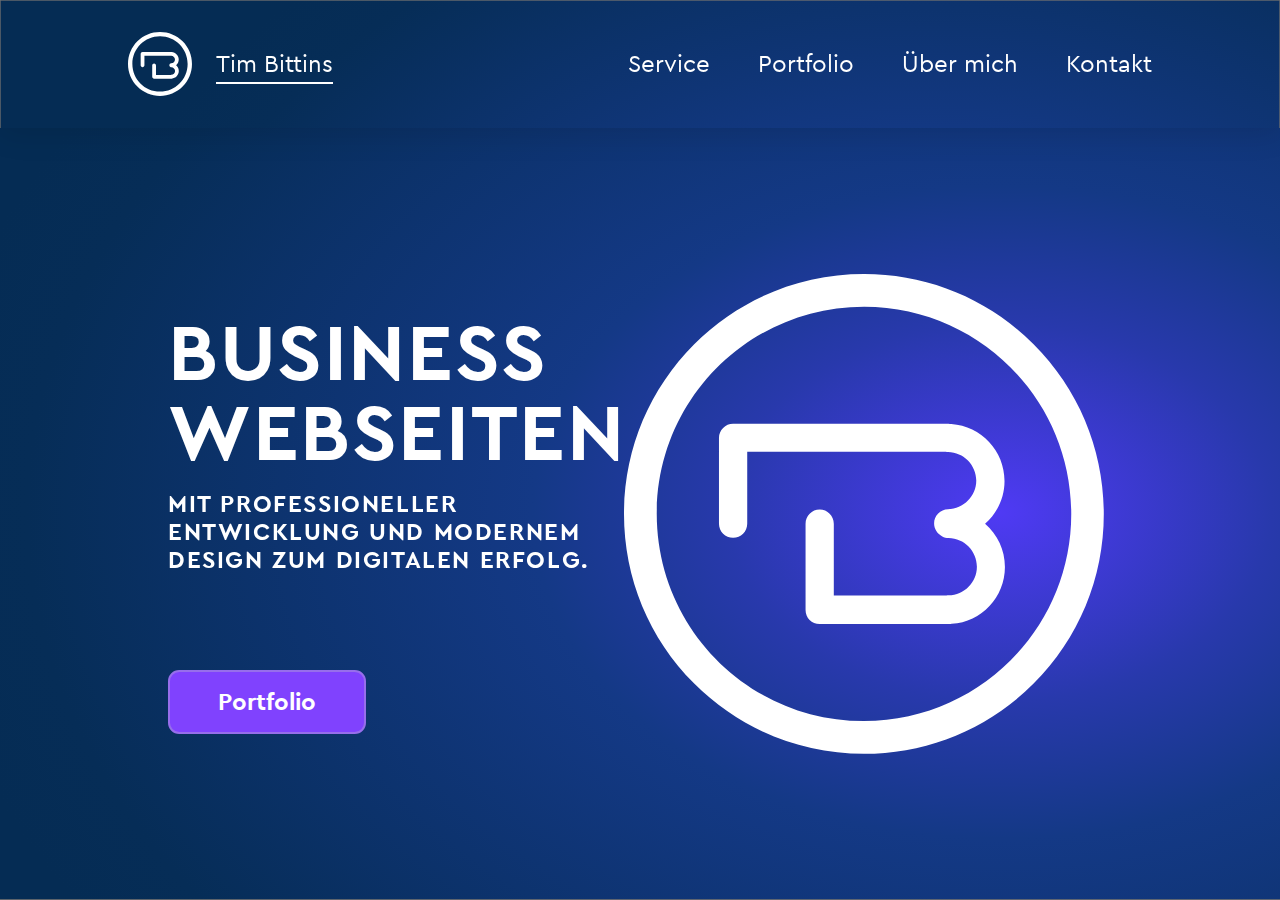
==== public/index.html @ 73e644c6 "added animation for h1 and buttons" ====
<!DOCTYPE html>
<html lang="de">
  <head>
    <meta name="robots" content="noindex" />
    <meta name="robots" content="nofollow" />
    <meta charset="UTF-8" />
    <meta http-equiv="X-UA-Compatible" content="IE=edge" />
    <meta name="viewport" content="width=device-width, initial-scale=1.0" />
    <title>Tim Bittins | Business Webseiten</title>
    <meta
      name="description"
      content="Webseiten und Online-Shops für Ihr Unternehmen mit klarer Gestaltung und benutzerfreundlicher Funktionalität. 
    Wir bringen Ihre Online-Präsenz nach vorn."
    />
    <link rel="stylesheet" href="./style/css/main.css" />
    <link rel="icon" type="image/svg+xml" href="./img/TB_favicon_01.svg" />
  </head>

  <body>
    <header>
      <input class="menu__switch" id="menuSwitch" type="checkbox" />

      <label for="menuSwitch">
        <div type="button" class="menu__button">
          <div class="menu__button--line1"></div>
          <div class="menu__button--line2"></div>
          <div class="menu__button--line3"></div>
        </div>
      </label>

      <div class="menu__container">
        <nav class="menu__bar">
          <a href="index.html">
            <section class="brand">
              <img
                class="brand__img"
                src="./img/TB_203_white.svg"
                alt="Tim Bittins Logo"
              />
              <p class="brand__name menu__link--active">
                Tim Bittins
                <span class="menu__bar--line"></span>
              </p>
            </section>
          </a>

          <ul class="menu__bar--list" role="list">
            <li class="menu__bar--item">
              <a href="./pages/service.html" class="menu__bar--link"
                >Service
                <div class="menu__bar--line"></div>
              </a>
            </li>
            <li class="menu__bar--item">
              <a href="./pages/portfolio.html" class="menu__bar--link"
                >Portfolio
                <div class="menu__bar--line"></div>
              </a>
            </li>
            <li class="menu__bar--item">
              <a href="./pages/ueber-mich.html" class="menu__bar--link"
                >Über mich
                <div class="menu__bar--line"></div>
              </a>
            </li>
            <li class="menu__bar--item">
              <a href="./pages/kontakt.html" class="menu__bar--link"
                >Kontakt
                <div class="menu__bar--line"></div>
              </a>
            </li>
          </ul>
        </nav>
      </div>
    </header>

    <main>
      <aside class="page__info page__info--frontpage">
        <div class="keep__info">
          <p class="page__info--name">Tim Bittins</p>
          <div class="anima__box--h1">
            <h1 class="page__info--h1">
              <span class="display">Business Webseiten</span> mit
              professioneller Entwicklung und modernem Design zum digitalen
              Erfolg.
            </h1>
          </div>
          <div class="button__container">
            <div class="button__container--box">
              <button
                type="button"
                class="button__regular button__regular--frontpage"
                onclick="document.location='./pages/portfolio.html'"
              >
                Portfolio
              </button>
            </div>
          </div>
          <div class="arrows__direction">
            <span class="arrows__down arrow__one"></span>
            <span class="arrows__down arrow__two"></span>
            <span class="arrows__down arrow__three"></span>
          </div>
        </div>
      </aside>

      <section class="page__content page__content--frontpage">
        <article>
          <img src="./img/TB_203_white.svg" alt="" />
        </article>
      </section>
    </main>
  </body>
</html>
---- public/style/css/main.css ----
/* GLOBAL RESET */
html,
body,
*,
*::before,
*::after {
  box-sizing: border-box;
  margin: 0;
  padding: 0;
}

html:focus-within {
  scroll-behavior: smooth;
}

ul[role=list],
ol[role=list] {
  list-style: none;
}

ul {
  padding: 0;
  margin: 0;
}

a:not([class]) {
  -webkit-text-decoration-skip: ink;
          text-decoration-skip-ink: auto;
}

img,
picture {
  display: block;
}

input,
button,
textarea,
select {
  font: inherit;
}

@media (prefers-reduced-motion: reduce) {
  html:focus-within {
    scroll-behavior: auto;
  }

  *,
*::before,
*::after {
    -webkit-animation-duration: 0.01ms !important;
            animation-duration: 0.01ms !important;
    -webkit-animation-iteration-count: 1 !important;
            animation-iteration-count: 1 !important;
    transition-duration: 0.01ms !important;
    scroll-behavior: auto !important;
  }
}
/* C O L O R S */
:root {
  --clr-prime: #06396d;
  --clr-second: #4f3af4;
  --clr-third: rgb(4, 47, 90);
  --clr-contrast: #8042fe;
  --clr-text: #fff;
  --clr-white: #fff;
  --clr-light: #f2f2f2;
  --clr-dark: #1d1d1d;
  --clr-black: #000;
}

/* M E D I A    Q U E R I E S  */
/*
WIDTH SIZE:             MEDIA QUERY FOR:                ARGUMENT: 
---------------         ------------------------        ----------
< 700px (43.75em)       small devices                   default
> 700px (43.75em)       tablet                          mq-t  
> 900px (56.25em)       laptop                          mq-lt
> 1050px (65.625em)     desktop                         mq-dt
> 20000px (125em)       extra large                     mq-xl
*/
/*  M Q   M I X I N  */
/*  M I X I N S  */
/* FONTS */
@font-face {
  font-family: cera;
  src: local("cera"), local("cera"), url(../fonts/cerabasic-regular.woff2) format("woff2");
}
@font-face {
  font-family: cerabold;
  src: local("cerabold"), local("cerabold"), url(../fonts/cerabasic-bold.woff2) format("woff2");
}
@font-face {
  font-family: cerablack;
  src: local("cerablack"), local("cerablack"), url(../fonts/cerabasic-black.woff2) format("woff2");
}
:root {
  --ff-p: cera, arial, sans-serif;
  --ff-display: cerablack, arial, sans-serif;
  --ff-h: cerabold, arial, sans-serif;
  --fs-s: min(max(1rem, 3vw), 1.2rem);
  --fs-p: 1.5rem;
  --fs-display: min(max(3.2rem, 10vw), 5rem);
  --fs-h1: min(max(3rem, 7.5vw), 4.5rem);
  --fs-h2: min(max(1.8rem, 4.5vw), 2.8rem);
  --fs-h3: min(max(1.5rem, 3vw), 2rem);
  --fs-h4: min(max(1.2rem, 2vw), 1.5rem);
}

/* T Y P O G R A P H Y */
/*--------------------------------------------------------------*/
/*  GENERAL TEXT SETUP  */
html {
  font-family: var(--ff-p);
  font-size: 1rem;
  font-display: swap;
  text-rendering: optimizeSpeed;
  color: #fff;
}

.display {
  display: block;
  margin: 0 0 1rem;
}

h1,
h2,
h3 {
  font-family: var(--ff-h);
  text-transform: uppercase;
}

h4 {
  margin-bottom: 1rem;
}

h1 {
  font-size: var(--fs-h1);
  letter-spacing: 0.1rem;
  margin-top: 3vh;
  -webkit-animation: h1-slide 750ms ease;
          animation: h1-slide 750ms ease;
}
@media (min-width: 43.75em) {
  h1 {
    width: 100%;
    text-align: center;
  }
}
@media (min-width: 56.25em) and (orientation: landscape) {
  h1 {
    width: 100%;
    text-align: left;
  }
}

h2 {
  font-size: var(--fs-h2);
  margin-bottom: 2rem;
}

h3 {
  font-family: var(--ff-h);
  font-size: var(--fs-h3);
  margin: 3rem 0 0.75rem;
}

h4 {
  font-family: var(--ff-h);
  font-size: var(--fs-h4);
}

p {
  font-family: var(--ff-p);
  font-size: var(--fs-p);
  line-height: 1.5;
  margin-bottom: 1.5rem;
}

/*  LINKS  */
a:link,
a:visited {
  font-size: var(--fs-p);
  text-decoration: none;
  color: var(--clr-white);
}

a:hover {
  text-shadow: 0 0 1rem var(--clr-light);
  transition-property: text-shadow;
  transition-duration: 150ms;
  transition-timing-function: ease-in-out;
  transition-delay: 0ms;
}

/* SPECIAL */
blockquote {
  font-size: var(--fs-p);
  font-style: italic;
}

.display {
  font-size: var(--fs-display);
  line-height: 1;
}

.small {
  font-size: var(--fs-s);
}

/* ANIMATIONS */
@-webkit-keyframes h1-slide {
  0% {
    transform: translateX(-100%);
  }
  100% {
    transform: translateX(0%);
  }
}
@keyframes h1-slide {
  0% {
    transform: translateX(-100%);
  }
  100% {
    transform: translateX(0%);
  }
}
:root {
  --button-size: 3.5rem;
  --button-radius: 0.7rem;
  --button-position: 1.5rem;
}
@media (min-width: 43.75em) {
  :root {
    --button-size: 5.5rem;
    --button-position: 2.5rem;
  }
}
@media (min-width: 56.25em) and (orientation: landscape) {
  :root {
    --button-size: 4rem;
    --button-position: 3.5rem;
  }
}

.button__regular, .button__totop--slider, .button__submit {
  display: block;
  width: 100%;
  height: var(--button-size);
  margin: 4vh auto 0;
  padding: 0rem 2rem;
  font-family: var(--ff-h);
  font-size: var(--fs-p);
  color: var(--clr-white);
  background-color: var(--clr-contrast);
  border: 2px solid #976eeb;
  border-radius: var(--button-radius);
  transition: background-color 100ms ease-in-out, border 200ms ease-in-out, box-shadow 200ms ease-in-out;
  -webkit-animation: button-slide 750ms ease-in-out;
          animation: button-slide 750ms ease-in-out;
}
.button__regular h2, .button__totop--slider h2, .button__submit h2 {
  margin: 0;
  font-size: var(--fs-p);
  text-transform: none;
}
@media (min-width: 43.75em) {
  .button__regular, .button__totop--slider, .button__submit {
    width: auto;
    margin: 4rem auto 0;
    padding: 0rem 3rem;
    font-family: var(--ff-h);
    font-size: calc(var(--fs-p) + 0.5rem);
  }
  .button__regular h2, .button__totop--slider h2, .button__submit h2 {
    font-size: calc(var(--fs-p) + 0.5rem);
  }
}
@media (min-width: 56.25em) and (orientation: landscape) {
  .button__regular, .button__totop--slider, .button__submit {
    margin: 2rem 0;
    font-size: var(--fs-p);
  }
  .button__regular:hover, .button__totop--slider:hover, .button__submit:hover {
    cursor: pointer;
    background-color: transparent;
    outline: 4px solid var(--clr-contrast);
    box-shadow: 0 0 15px 10px var(--clr-contrast);
  }
  .button__regular:active, .button__totop--slider:active, .button__submit:active {
    background-color: var(--clr-contrast);
  }
}

@-webkit-keyframes button-slide {
  0% {
    transform: translateY(150%);
  }
  50% {
    transform: translateY(150%);
  }
  100% {
    transform: translateY(0%);
  }
}

@keyframes button-slide {
  0% {
    transform: translateY(150%);
  }
  50% {
    transform: translateY(150%);
  }
  100% {
    transform: translateY(0%);
  }
}
.button__submit {
  margin: 0 auto 1rem;
}
.button__submit:disabled {
  pointer-events: none;
  background-color: transparent;
  color: #c2c2c2;
  border: 0.1rem solid grey;
}
@media (min-width: 43.75em) {
  .button__submit {
    margin: 1rem 0;
  }
}
@media (min-width: 56.25em) and (orientation: landscape) {
  .button__submit {
    margin: 2rem 0 4rem;
  }
}

@media (min-width: 43.75em) {
  .button__regular--setwidth {
    width: 20rem;
    padding: 0;
  }
}

.button__totop--slider {
  position: fixed;
  bottom: var(--button-position);
  right: var(--button-position);
  width: var(--button-size);
  height: var(--button-size);
  padding: 0;
  z-index: 89;
  display: none;
}
.button__totop--slider::after {
  content: "";
  position: absolute;
  bottom: 0.6rem;
  left: 25%;
  display: block;
  width: 1rem;
  height: 1rem;
  margin: 0 0 0.3rem 0.3rem;
  transform: rotate(-135deg);
  border-right: 0.2rem solid white;
  border-bottom: 0.2rem solid white;
}
@media (min-width: 43.75em) {
  .button__totop--slider::after {
    bottom: 1.2rem;
    left: 28%;
    width: 1.7rem;
    height: 1.7rem;
    margin: 0 0 0.3rem 0.3rem;
    border-right: 0.4rem solid white;
    border-bottom: 0.4rem solid white;
  }
}
@media (min-width: 56.25em) and (orientation: landscape) {
  .button__totop--slider {
    bottom: 0;
    right: 0.9rem;
    width: 4rem;
    height: 4rem;
    padding: 0;
  }
  .button__totop--slider:hover {
    background-color: transparent;
    box-shadow: none;
    opacity: 1;
  }
  .button__totop--slider::after {
    bottom: 0.5rem;
    left: 24%;
    width: 1.5rem;
    height: 1.5rem;
    margin: 0 0 0.3rem 0.3rem;
    border-right: 0.3rem solid white;
    border-bottom: 0.3rem solid white;
  }
}

[data-tooltip] {
  display: none;
}
@media (min-width: 56.25em) and (orientation: landscape) {
  [data-tooltip] {
    display: block;
    cursor: pointer;
    position: relative;
  }
}

[data-tooltip]::after {
  display: none;
}
@media (min-width: 56.25em) and (orientation: landscape) {
  [data-tooltip]::after {
    display: block;
    background-color: var(--clr-contrast);
    color: var(--clr-white);
    font-size: calc(var(--fs-h2) - var(--fs-p));
    padding: 0.6rem 1.2rem;
    height: -webkit-fit-content;
    height: -moz-fit-content;
    height: fit-content;
    width: -webkit-fit-content;
    width: -moz-fit-content;
    width: fit-content;
    border-radius: 0.5rem;
    position: absolute;
    text-align: center;
    bottom: 0;
    left: 50%;
    content: attr(data-tooltip);
    transform: translate(-50%, 110%) scale(0);
    transform-origin: top;
    transition: 200ms;
    box-shadow: 0 0.3rem 0.9rem 0 rgba(0, 0, 0, 0.2), 0 0 0 1px rgba(0, 0, 0, 0.05);
  }
}

[data-tooltip]:hover:after {
  display: none;
}
@media (min-width: 56.25em) and (orientation: landscape) {
  [data-tooltip]:hover:after {
    display: block;
    transform: translate(-50%, 140%) scale(1);
  }
}

.socialmedia {
  display: flex;
  flex-direction: row;
  justify-content: center;
  align-items: center;
  flex-wrap: wrap;
  gap: 2rem 3rem;
}
@media (min-width: 43.75em) {
  .socialmedia {
    gap: 3rem 4.5rem;
    justify-content: flex-start;
  }
}
@media (min-width: 56.25em) and (orientation: landscape) {
  .socialmedia {
    margin-bottom: 4rem;
  }
}

.socialmedia__link {
  display: flex;
  flex-direction: column;
  justify-content: center;
  align-items: center;
}
.socialmedia__link .socialmedia__icon {
  width: var(--button-size);
  height: var(--button-size);
}
@media (min-width: 56.25em) and (orientation: landscape) {
  .socialmedia__link {
    transition: transform 300ms ease-in-out, box-shadow 300ms ease-in-out;
  }
  .socialmedia__link:hover {
    transition: transform 300ms ease-in-out, box-shadow 300ms ease-in-out;
    transform: translate(-5%, -10%) scale(1.1);
    border-radius: 1rem;
    box-shadow: 0.5rem 1rem 2rem 0.05rem rgba(8, 7, 8, 0.438);
  }
  .socialmedia__link p {
    display: none;
  }
}

body::-webkit-scrollbar {
  width: 1.5rem;
  background-color: var(--clr-prime);
}

body::-webkit-scrollbar-thumb {
  background-color: var(--clr-contrast);
}

.arrows__direction {
  display: block;
  margin: 0 auto;
  width: 1.5rem;
  height: 3.5rem;
}
@media (min-width: 43.75em) {
  .arrows__direction {
    width: 4.3rem;
    height: 10rem;
  }
}
@media (min-width: 56.25em) and (orientation: landscape) {
  .arrows__direction {
    display: none;
  }
}

.arrows__down {
  display: block;
  width: 1rem;
  height: 1rem;
  margin: 0 auto 0.3rem;
  transform: rotate(45deg);
  border-right: 0.1rem solid white;
  border-bottom: 0.1rem solid white;
}
@media (min-width: 43.75em) {
  .arrows__down {
    width: 2rem;
    height: 2rem;
  }
}

.arrow__one {
  margin-top: 0.1rem;
}

.arrow__one,
.arrow__two,
.arrow__three {
  -webkit-animation: arrow-animation 0.75s infinite;
  animation: arrow-animation 0.75s infinite;
}

.arrow__one {
  -webkit-animation-delay: 0.1s;
  -moz-animation-delay: 0.1s;
  -webkit-animation-direction: alternate;
  animation-direction: alternate;
  -webkit-animation-delay: alternate;
          animation-delay: alternate;
}

.arrow__two {
  -webkit-animation-delay: 0.2s;
  -moz-animation-delay: 0.2s;
  -webkit-animation-direction: alternate;
  animation-delay: 0.2s;
  animation-direction: alternate;
  margin-top: -0.45rem;
}

.arrow__three {
  -webkit-animation-delay: 0.3s;
  -moz-animation-delay: 0.3s;
  -webkit-animation-direction: alternate;
  animation-delay: 0.3s;
  animation-direction: alternate;
  margin-top: -0.45rem;
}

@-webkit-keyframes arrow-animation {
  0% {
    opacity: 0;
  }
  50% {
    opacity: 0.5;
  }
  100% {
    opacity: 1;
  }
}
@keyframes arrow-animation {
  0% {
    opacity: 0;
  }
  50% {
    opacity: 0.5;
  }
  100% {
    opacity: 1;
  }
}
/* CONTACT FORM */
.form__container {
  position: relative;
  width: 100%;
  margin-top: 2rem;
  display: flex;
  flex-direction: row;
  justify-content: flex-start;
  align-items: center;
}
@media (min-width: 43.75em) {
  .form__container {
    margin: 2.5rem 0;
  }
}
@media (min-width: 56.25em) and (orientation: landscape) {
  .form__container {
    margin: 1rem 0;
  }
}

.form__form {
  width: 100%;
  font-size: var(--fs-s);
}
@media (min-width: 43.75em) {
  .form__form {
    font-size: var(--fs-p);
  }
}
@media (min-width: 56.25em) and (orientation: landscape) {
  .form__form {
    font-size: var(--fs-s);
  }
}

.form__section {
  position: relative;
  display: flex;
  flex-direction: column;
  justify-content: center;
  align-items: flex-start;
  width: 100%;
  margin-bottom: 1.5rem;
}
@media (min-width: 56.25em) and (orientation: landscape) {
  .form__section {
    margin-bottom: 0;
  }
}

.form__label {
  margin-bottom: 0.25rem;
  font-family: var(--ff-h);
}
.form__label .form__label--info {
  font-family: var(--ff-p);
}

.form__input,
.form__textarea {
  width: 100%;
}
@media (min-width: 43.75em) {
  .form__input,
.form__textarea {
    width: 85%;
  }
}

.form__input {
  height: 3rem;
  padding: 0 1rem;
}
@media (min-width: 43.75em) {
  .form__input {
    height: 4rem;
    margin-bottom: 2.5rem;
  }
}

.form__textarea {
  padding: 1rem 1rem;
  border: none;
  outline: none;
}

.form__label--privacy {
  cursor: pointer;
}

.form__checkbox {
  margin: 0 0 1rem 0;
  accent-color: var(--clr-contrast);
}
@media (min-width: 43.75em) {
  .form__checkbox {
    width: 1.5rem;
    height: 1.5rem;
    margin: 1.5rem 1rem 1.5rem 0;
  }
}
@media (min-width: 56.25em) and (orientation: landscape) {
  .form__checkbox {
    width: 1rem;
    height: 1rem;
    margin: 2.5rem 1rem 0rem 0;
    cursor: pointer;
  }
}

.menu__switch {
  display: none;
}

.brand {
  position: absolute;
  top: var(--button-position);
  left: var(--button-position);
}
.brand .brand__img {
  width: var(--button-size);
  height: var(--button-size);
}
.brand .brand__name {
  display: none;
}
@media (min-width: 56.25em) and (orientation: landscape) {
  .brand {
    position: relative;
    top: 0;
    left: 0;
    display: flex;
    flex-direction: row;
    justify-content: center;
    align-items: center;
    gap: 1.5rem;
    padding: 1rem 0;
  }
  .brand .brand__img {
    width: 4rem;
    height: 4rem;
  }
  .brand .brand__name {
    position: relative;
    display: block;
    padding: 0.1rem 0;
    margin: 0;
    overflow: hidden;
  }
}

.menu__button {
  position: fixed;
  top: var(--button-position);
  right: var(--button-position);
  width: var(--button-size);
  height: var(--button-size);
  background: var(--clr-prime) linear-gradient(to right top, #8042fe, #4f3af4);
  border-radius: var(--button-radius);
  z-index: 99;
}
.menu__button .menu__button--line1,
.menu__button .menu__button--line2,
.menu__button .menu__button--line3 {
  position: relative;
  top: 1rem;
  left: 0.7rem;
  width: 58%;
  height: 3px;
  background-color: var(--clr-white);
  transition-property: all;
  transition-duration: 600ms;
  transition-timing-function: ease-in-out;
  transition-delay: 0ms;
}
.menu__button .menu__button--line2 {
  top: 1.5rem;
}
.menu__button .menu__button--line3 {
  top: 2rem;
}
@media (min-width: 43.75em) {
  .menu__button .menu__button--line1,
.menu__button .menu__button--line2,
.menu__button .menu__button--line3 {
    position: relative;
    top: 1.5rem;
    left: 0.9rem;
    width: 65%;
    height: 5px;
  }
  .menu__button .menu__button--line2 {
    top: 2.25rem;
  }
  .menu__button .menu__button--line3 {
    top: 3rem;
  }
}
@media (min-width: 56.25em) and (orientation: landscape) {
  .menu__button {
    display: none;
  }
}

.menu__container {
  position: relative;
  inset: 0;
  display: flex;
  flex-direction: column;
  justify-content: center;
  align-items: flex-end;
  width: 100vw;
  height: 100vh;
  overflow: hidden;
}
@media (min-width: 56.25em) and (orientation: landscape) {
  .menu__container {
    position: relative;
    width: 100%;
    height: auto;
    z-index: 90;
  }
}

.menu__bar {
  position: fixed;
  top: 0;
  right: 0;
  width: 100%;
  height: 100%;
  padding-top: 3rem;
  background-color: #8042fe;
  transform: translateX(100%);
  transition-property: transform;
  transition-duration: 600ms;
  transition-timing-function: ease-in-out;
  transition-delay: 0ms;
  z-index: 95;
}
.menu__bar .menu__bar--list {
  height: 100%;
  display: flex;
  flex-direction: column;
  justify-content: space-evenly;
  align-items: center;
}
.menu__bar .menu__bar--item {
  width: 100%;
}
.menu__bar .menu__bar--link {
  display: block;
  padding: 1rem;
  font-family: cerabold;
  font-size: 3.5rem;
  text-align: center;
}
@media (min-width: 43.75em) {
  .menu__bar .menu__bar--link {
    font-size: 6rem;
  }
}
@media (min-width: 56.25em) and (orientation: landscape) {
  .menu__bar {
    position: relative;
    display: flex;
    flex-direction: row;
    justify-content: space-between;
    align-items: center;
    flex-wrap: wrap;
    gap: 0 3rem;
    padding: 0;
    transform: translate(0);
    background-color: transparent;
  }
  .menu__bar .menu__bar--list {
    display: flex;
    flex-direction: row;
    justify-content: center;
    align-items: center;
    gap: 3rem;
  }
  .menu__bar .menu__bar--list .menu__bar--item {
    width: auto;
  }
  .menu__bar .menu__bar--link {
    position: relative;
    width: 100%;
    padding: 0.2rem 0;
    font-family: cera;
    font-size: var(--fs-p);
    overflow: hidden;
  }
}

.menu__bar--line {
  position: absolute;
  bottom: 0;
  left: 0;
  display: none;
  width: 100%;
  height: 0.1rem;
  background-color: var(--clr-white);
  transform: translateX(-110%);
  transition-property: all;
  transition-duration: 200ms;
  transition-timing-function: ease-in-out;
  transition-delay: 0ms;
}
@media (min-width: 56.25em) and (orientation: landscape) {
  .menu__bar--line {
    display: block;
  }
}

.brand:hover .menu__bar--line {
  transform: translateX(0);
}

.menu__bar--link:hover .menu__bar--line {
  transform: translateX(0);
}

.menu__switch:checked ~ .menu__container .menu__bar {
  transform: translateX(0);
}

.menu__switch:checked + label .menu__button .menu__button--line1 {
  transform: rotate(315deg) translate(-20%, 300%);
}
.menu__switch:checked + label .menu__button .menu__button--line2 {
  transform: translateX(300%);
}
.menu__switch:checked + label .menu__button .menu__button--line3 {
  transform: rotate(-315deg) translate(-20%, -300%);
}
@media (min-width: 43.75em) {
  .menu__switch:checked + label .menu__button .menu__button--line1 {
    transform: rotate(315deg) translate(-15%, 300%);
  }
  .menu__switch:checked + label .menu__button .menu__button--line3 {
    transform: rotate(-315deg) translate(-15%, -300%);
  }
}

.menu__link--active .menu__bar--line {
  transform: translateX(0);
}

html {
  scroll-behavior: smooth;
}
@media (min-width: 56.25em) and (orientation: landscape) {
  html {
    scroll-padding: 8rem 0 0 0;
  }
}

body {
  position: relative;
  width: 100vw;
  min-height: 100vh;
  background: darkblue url("../../../public/img/TB_bg.svg") no-repeat fixed center/cover;
  overflow-x: hidden;
}

header {
  position: absolute;
}
@media (min-width: 56.25em) and (orientation: landscape) {
  header {
    position: fixed;
    top: 0;
    left: 50%;
    display: flex;
    flex-direction: row;
    justify-content: center;
    align-items: center;
    width: 100vw;
    max-width: 2000px;
    height: 8rem;
    padding: 0 min(max(6rem, 10%), 12rem);
    background: darkblue url("../../../public/img/TB_bg.svg") top/cover;
    border: none;
    box-shadow: 0 4px 30px rgba(0, 0, 0, 0.116);
    transform: translateX(-50%);
    z-index: 90;
  }
}

main {
  position: relative;
  width: 100%;
  margin: 0 auto;
  -webkit-animation: fade-in 500ms ease-in;
          animation: fade-in 500ms ease-in;
}
@media (min-width: 56.25em) and (orientation: landscape) {
  main {
    display: grid;
    grid-template-columns: 35% 65%;
    max-width: 2000px;
    padding-top: 8rem;
    padding-left: 0 min(max(6rem, 10%), 12rem);
  }
}

.page__info {
  width: 100%;
  min-height: 100vh;
  padding: 6rem var(--button-position) 0;
}
.page__info .page__info--name {
  position: absolute;
  top: 2.5rem;
  font-family: var(--ff-h);
  font-size: var(--fs-s);
}
@media (min-width: 43.75em) {
  .page__info .page__info--name {
    top: 5rem;
    font-size: calc(var(--fs-p) + .25rem);
  }
}
@media (min-width: 56.25em) and (orientation: landscape) {
  .page__info .page__info--name {
    display: none;
  }
}
.page__info .keep__info {
  display: flex;
  flex-direction: column;
  justify-content: space-evenly;
  align-items: flex-start;
  width: 100%;
  height: calc(100vh - 6rem - 8vh);
}
@media (min-width: 43.75em) {
  .page__info {
    padding: 10rem calc(var(--button-position) * 2);
  }
}
@media (min-width: 56.25em) and (orientation: landscape) {
  .page__info {
    grid-column: 1/2;
    width: auto;
    height: calc(100vh - 8rem);
    padding: 2rem 0 0 calc(var(--button-position) * 3);
  }
  .page__info .keep__info {
    justify-content: center;
    position: fixed;
    width: 25%;
    max-width: 500px;
  }
}

@-webkit-keyframes fade-in {
  0% {
    opacity: 0;
  }
  100% {
    opacity: 100%;
  }
}

@keyframes fade-in {
  0% {
    opacity: 0;
  }
  100% {
    opacity: 100%;
  }
}
.page__content {
  display: flex;
  flex-direction: column;
  justify-content: center;
  align-items: center;
  width: 100%;
  min-height: 100vh;
}
@media (min-width: 43.75em) {
  .page__content {
    padding: 2.3rem calc(var(--button-position) * 1.5);
  }
}
@media (min-width: 56.25em) and (orientation: landscape) {
  .page__content {
    grid-column: 2/3;
    min-height: calc(100vh - 8rem);
    padding: 0 calc(var(--button-position) * 2) 0;
  }
}

.page__info--h2 {
  margin-top: 1rem;
}

.page__info--h3 {
  margin-top: 4rem;
}

.button__container {
  width: 100%;
  margin: 0 0 5vh;
}
@media (min-width: 43.75em) {
  .button__container {
    margin: 0;
  }
}
.button__container--box {
  overflow: hidden;
}
@media (min-width: 56.25em) and (orientation: landscape) {
  .button__container--box {
    transform: translateX(-1rem);
    padding: 0 1rem;
  }
}

.anima__box--h1 {
  overflow: hidden;
}

.content__article {
  width: 100%;
  margin-bottom: 3rem;
  padding: 2.3rem var(--button-position);
  background: rgba(7, 8, 8, 0.5);
  box-shadow: 0 4px 30px rgba(0, 0, 0, 0.1);
  backdrop-filter: blur(17.8px);
  -webkit-backdrop-filter: blur(17.8px);
  overflow: hidden;
}
@media (min-width: 43.75em) {
  .content__article {
    padding: 4rem var(--button-position) 2rem;
  }
}
@media (min-width: 56.25em) and (orientation: landscape) {
  .content__article {
    padding: 4rem var(--button-position) 2rem;
  }
}

details {
  margin: 2rem 0;
  background-color: var(--clr-prime);
  border: 0.2rem solid var(--clr-second);
}
details summary {
  padding: 1rem;
  background-color: var(--clr-second);
}

.list__standard {
  margin-bottom: 2rem;
  padding: 0 1rem;
  font-size: var(--fs-p);
  line-height: 1.5;
}

.tool__container {
  display: flex;
  flex-direction: row;
  justify-content: space-evenly;
  align-items: center;
  gap: 2rem;
  margin-bottom: 2rem;
}
.tool__container .tool__container--logo {
  display: flex;
  flex-direction: column;
  justify-content: center;
  align-items: center;
  gap: 0.3rem;
}
.tool__container .logo__icon {
  width: var(--button-size);
}
@media (min-width: 43.75em) {
  .tool__container {
    justify-content: flex-start;
    margin: 2.5rem 0 5rem;
  }
  .tool__container .logo__icon {
    width: calc(var(--button-size) - 1rem);
  }
}

.page__info--frontpage .page__info--h1 {
  font-size: var(--fs-h4);
}
@media (min-width: 43.75em) {
  .page__info--frontpage .page__info--h1 {
    font-size: var(--fs-h2);
    text-align: left;
  }
}
@media (min-width: 56.25em) and (orientation: landscape) {
  .page__info--frontpage {
    min-height: auto;
  }
  .page__info--frontpage .page__info--h1 {
    font-size: var(--fs-h4);
  }
  .page__info--frontpage .button__regular--frontpage {
    margin-top: 6rem;
  }
}

.page__content--frontpage img {
  width: 20rem;
}
@media (min-width: 56.25em) and (orientation: landscape) {
  .page__content--frontpage {
    display: flex;
  }
  .page__content--frontpage img {
    width: 30rem;
  }
}

.project__logo {
  width: 85%;
  margin: 0 auto;
}

.project__link--explain {
  text-align: center;
}

.project__link {
  display: block;
  margin: 1rem 0 5rem;
  font-size: var(--fs-h3) !important;
  text-decoration: underline !important;
  text-underline-offset: 0.3rem;
  text-align: center;
}
.project__link:hover {
  text-shadow: 1px 1px 1px white;
}

.project__image {
  width: 100%;
  height: auto;
  margin-bottom: 4rem;
}

#DanceArtFestival {
  background: rgba(87, 78, 0, 0.76);
}

#Nunocci {
  background: #4a3321;
}

.image__tim--vision {
  position: relative;
  left: -3rem;
  height: 10rem;
  margin: 1.5rem 0 2.5rem;
}
@media (min-width: 43.75em) {
  .image__tim--vision {
    left: 0;
    width: 100%;
    height: auto;
  }
}

.book__image {
  width: 50%;
}

.page__info--contact {
  padding-top: 0.5rem;
}
.page__info--contact .keep__info {
  justify-content: flex-start;
  height: auto;
}
.page__info--contact h1 {
  margin: 1rem 0;
  text-align: left;
}
@media (min-width: 43.75em) {
  .page__info--contact {
    padding-top: 2rem;
  }
}

@media (min-width: 56.25em) and (orientation: landscape) {
  .page__content--contact {
    padding-left: 2rem;
  }
}

.contact__impressum--address {
  width: 17rem;
}
@media (min-width: 43.75em) {
  .contact__impressum--address {
    width: 20rem;
  }
}

.content__article--privacy p,
.content__article--privacy a,
.content__article--privacy h4 {
  margin-top: 1rem;
  font-size: var(--fs-s);
}
.content__article--privacy a {
  font-size: 0.8rem;
}
@media (min-width: 56.25em) and (orientation: landscape) {
  .content__article--privacy a {
    font-size: 1.2rem;
  }
}/*# sourceMappingURL=main.css.map */
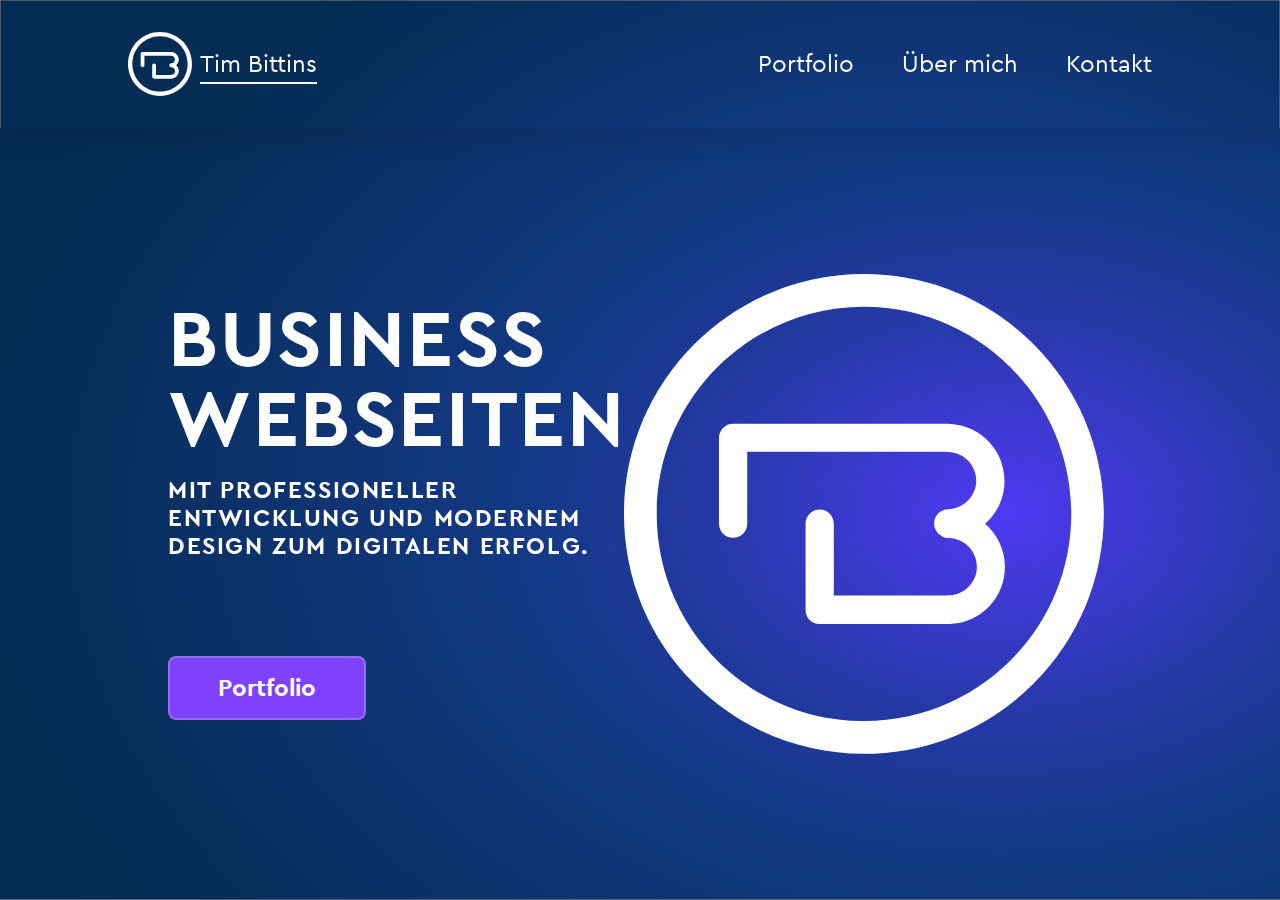
==== commit 037234bc: "cleaned up / reduced menu-list / out of service" ====
--- a/public/index.html
+++ b/public/index.html
@@ -46,12 +46,6 @@
 
           <ul class="menu__bar--list" role="list">
             <li class="menu__bar--item">
-              <a href="./pages/service.html" class="menu__bar--link"
-                >Service
-                <div class="menu__bar--line"></div>
-              </a>
-            </li>
-            <li class="menu__bar--item">
               <a href="./pages/portfolio.html" class="menu__bar--link"
                 >Portfolio
                 <div class="menu__bar--line"></div>
@@ -77,9 +71,9 @@
     <main>
       <aside class="page__info page__info--frontpage">
         <div class="keep__info">
-          <p class="page__info--name">Tim Bittins</p>
           <div class="anima__box--h1">
-            <h1 class="page__info--h1">
+            
+            <h1 data-name="Business Webseiten" class="page__info--h1">
               <span class="display">Business Webseiten</span> mit
               professioneller Entwicklung und modernem Design zum digitalen
               Erfolg.
--- a/public/style/css/main.css
+++ b/public/style/css/main.css
@@ -135,25 +135,51 @@
 }
 
 h1 {
+  position: relative;
   font-size: var(--fs-h1);
   letter-spacing: 0.1rem;
-  margin-top: 3vh;
   -webkit-animation: h1-slide 750ms ease;
           animation: h1-slide 750ms ease;
 }
-@media (min-width: 43.75em) {
-  h1 {
-    width: 100%;
-    text-align: center;
-  }
-}
-@media (min-width: 56.25em) and (orientation: landscape) {
-  h1 {
-    width: 100%;
-    text-align: left;
-  }
-}
-
+
+h1::after {
+  content: attr(data-name);
+  width: 100%;
+  height: 100%;
+  position: absolute;
+  top: 0;
+  left: 0;
+  font-size: var(--fs-h1);
+  letter-spacing: 0.1rem;
+  background: linear-gradient(75deg, white, white);
+  background-size: 15% 100%;
+  background-repeat: no-repeat;
+  background-clip: text;
+  background-position-x: -120%;
+  filter: blur(0.5rem);
+  -webkit-background-clip: text;
+  -webkit-text-fill-color: transparent;
+  -webkit-animation: shineit 2500ms 450ms ease;
+          animation: shineit 2500ms 450ms ease;
+}
+
+@-webkit-keyframes shineit {
+  0% {
+    background-position-x: -120%;
+  }
+  100% {
+    background-position-x: 200%;
+  }
+}
+
+@keyframes shineit {
+  0% {
+    background-position-x: -120%;
+  }
+  100% {
+    background-position-x: 200%;
+  }
+}
 h2 {
   font-size: var(--fs-h2);
   margin-bottom: 2rem;
@@ -186,7 +212,6 @@
 }
 
 a:hover {
-  text-shadow: 0 0 1rem var(--clr-light);
   transition-property: text-shadow;
   transition-duration: 150ms;
   transition-timing-function: ease-in-out;
@@ -227,7 +252,7 @@
 }
 :root {
   --button-size: 3.5rem;
-  --button-radius: 0.7rem;
+  --button-radius: .5rem;
   --button-position: 1.5rem;
 }
 @media (min-width: 43.75em) {
@@ -292,29 +317,6 @@
   }
 }
 
-@-webkit-keyframes button-slide {
-  0% {
-    transform: translateY(150%);
-  }
-  50% {
-    transform: translateY(150%);
-  }
-  100% {
-    transform: translateY(0%);
-  }
-}
-
-@keyframes button-slide {
-  0% {
-    transform: translateY(150%);
-  }
-  50% {
-    transform: translateY(150%);
-  }
-  100% {
-    transform: translateY(0%);
-  }
-}
 .button__submit {
   margin: 0 auto 1rem;
 }
@@ -327,11 +329,6 @@
 @media (min-width: 43.75em) {
   .button__submit {
     margin: 1rem 0;
-  }
-}
-@media (min-width: 56.25em) and (orientation: landscape) {
-  .button__submit {
-    margin: 2rem 0 4rem;
   }
 }
 
@@ -350,7 +347,6 @@
   height: var(--button-size);
   padding: 0;
   z-index: 89;
-  display: none;
 }
 .button__totop--slider::after {
   content: "";
@@ -389,6 +385,9 @@
     box-shadow: none;
     opacity: 1;
   }
+  .button__totop--slider:active {
+    background-color: var(--clr-contrast);
+  }
   .button__totop--slider::after {
     bottom: 0.5rem;
     left: 24%;
@@ -400,6 +399,29 @@
   }
 }
 
+@-webkit-keyframes button-slide {
+  0% {
+    transform: translateY(150%);
+  }
+  50% {
+    transform: translateY(150%);
+  }
+  100% {
+    transform: translateY(0%);
+  }
+}
+
+@keyframes button-slide {
+  0% {
+    transform: translateY(150%);
+  }
+  50% {
+    transform: translateY(150%);
+  }
+  100% {
+    transform: translateY(0%);
+  }
+}
 [data-tooltip] {
   display: none;
 }
@@ -509,6 +531,9 @@
   margin: 0 auto;
   width: 1.5rem;
   height: 3.5rem;
+  opacity: 1;
+  -webkit-animation: arrows 1600ms linear;
+          animation: arrows 1600ms linear;
 }
 @media (min-width: 43.75em) {
   .arrows__direction {
@@ -522,6 +547,29 @@
   }
 }
 
+@-webkit-keyframes arrows {
+  0% {
+    opacity: 0;
+  }
+  85% {
+    opacity: 0;
+  }
+  100% {
+    opacity: 1;
+  }
+}
+
+@keyframes arrows {
+  0% {
+    opacity: 0;
+  }
+  85% {
+    opacity: 0;
+  }
+  100% {
+    opacity: 1;
+  }
+}
 .arrows__down {
   display: block;
   width: 1rem;
@@ -687,6 +735,7 @@
 
 .form__label--privacy {
   cursor: pointer;
+  margin-bottom: 1rem;
 }
 
 .form__checkbox {
@@ -717,24 +766,24 @@
   position: absolute;
   top: var(--button-position);
   left: var(--button-position);
+  display: flex;
+  flex-direction: row;
+  justify-content: center;
+  align-items: center;
+  gap: 0.5rem;
 }
 .brand .brand__img {
   width: var(--button-size);
   height: var(--button-size);
 }
 .brand .brand__name {
-  display: none;
+  margin: 0;
 }
 @media (min-width: 56.25em) and (orientation: landscape) {
   .brand {
     position: relative;
     top: 0;
     left: 0;
-    display: flex;
-    flex-direction: row;
-    justify-content: center;
-    align-items: center;
-    gap: 1.5rem;
     padding: 1rem 0;
   }
   .brand .brand__img {
@@ -842,8 +891,9 @@
   height: 100%;
   display: flex;
   flex-direction: column;
-  justify-content: space-evenly;
+  justify-content: center;
   align-items: center;
+  gap: 5vh;
 }
 .menu__bar .menu__bar--item {
   width: 100%;
@@ -1010,23 +1060,6 @@
   min-height: 100vh;
   padding: 6rem var(--button-position) 0;
 }
-.page__info .page__info--name {
-  position: absolute;
-  top: 2.5rem;
-  font-family: var(--ff-h);
-  font-size: var(--fs-s);
-}
-@media (min-width: 43.75em) {
-  .page__info .page__info--name {
-    top: 5rem;
-    font-size: calc(var(--fs-p) + .25rem);
-  }
-}
-@media (min-width: 56.25em) and (orientation: landscape) {
-  .page__info .page__info--name {
-    display: none;
-  }
-}
 .page__info .keep__info {
   display: flex;
   flex-direction: column;
@@ -1121,6 +1154,7 @@
 }
 
 .anima__box--h1 {
+  position: relative;
   overflow: hidden;
 }
 
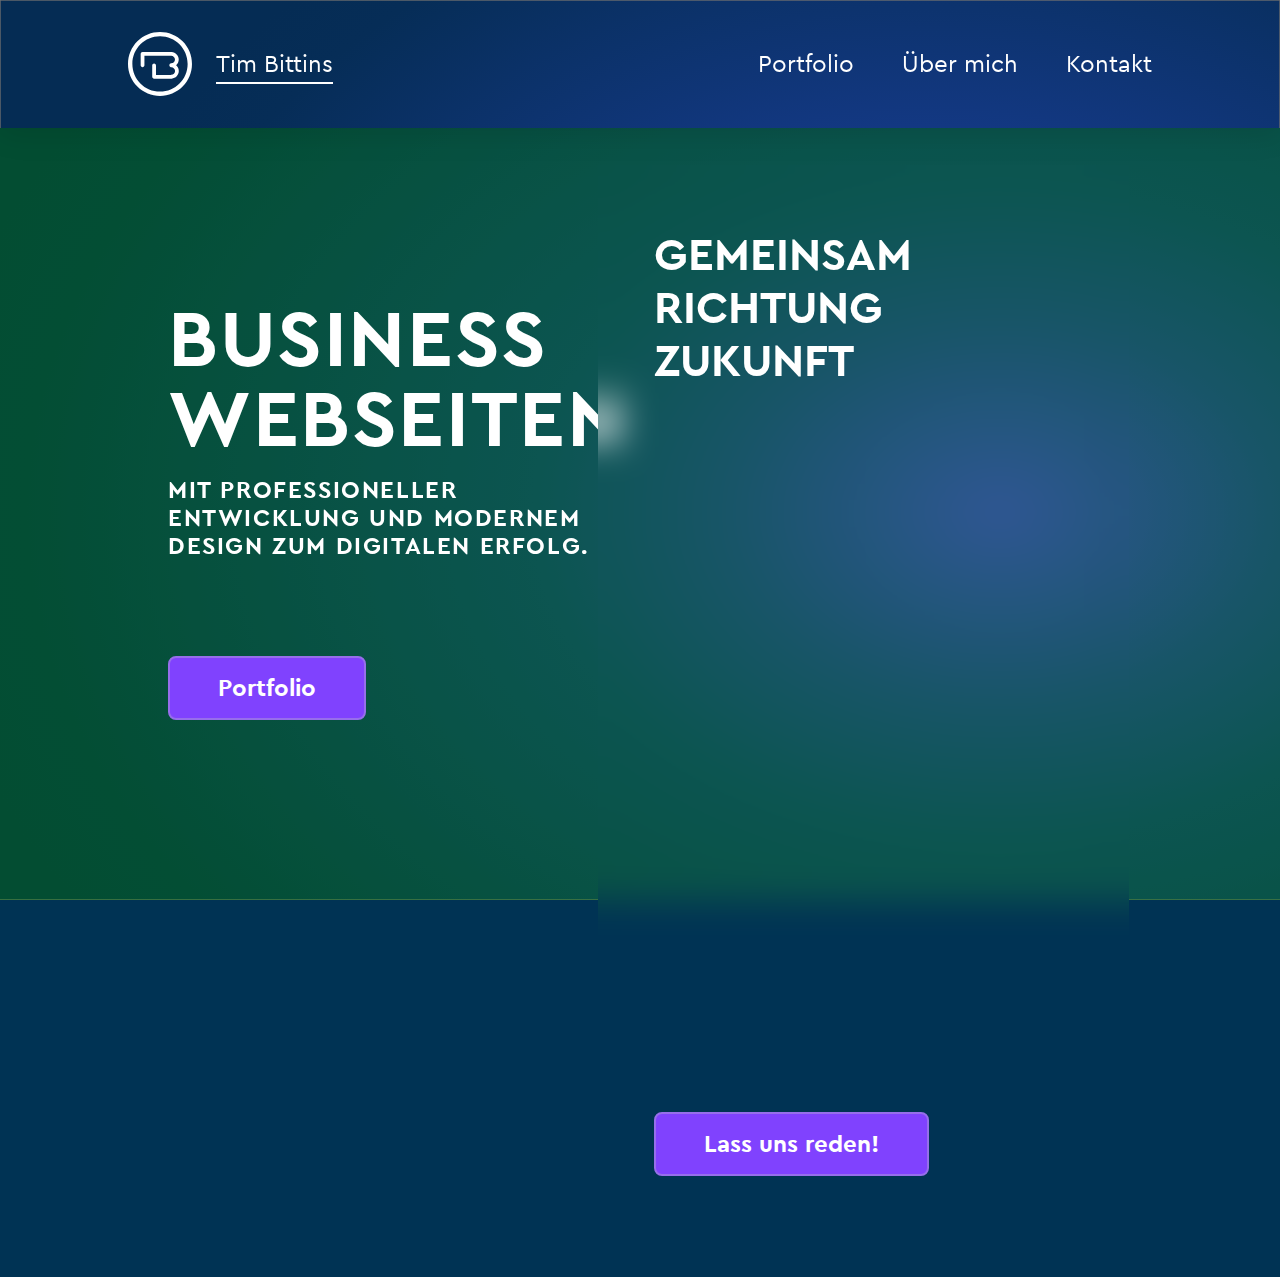
==== commit 9af6e7cb: "added frontpage text" ====
--- a/public/index.html
+++ b/public/index.html
@@ -1,8 +1,6 @@
 <!DOCTYPE html>
 <html lang="de">
   <head>
-    <meta name="robots" content="noindex" />
-    <meta name="robots" content="nofollow" />
     <meta charset="UTF-8" />
     <meta http-equiv="X-UA-Compatible" content="IE=edge" />
     <meta name="viewport" content="width=device-width, initial-scale=1.0" />
@@ -99,9 +97,48 @@
       </aside>
 
       <section class="page__content page__content--frontpage">
-        <article>
-          <img src="./img/TB_203_white.svg" alt="" />
-        </article>
+          
+          <section class="content__section content__section--frontpage">
+            <img class="frontpage__logo" src="./img/TB_203_white.svg" alt="Tim Bittins Logo" loading="lazy" />
+          </section>
+          <article class="content__article content__article--frontpage">
+            <section class="content__section content__section--frontpage">
+              <h2 class="frontpage__h2">Gemeinsam Richtung Zukunft</h2>
+              <div  class="frontpage__text--frage">
+                <p>
+                  Du willst Dein Unternehmen an den digitalen Markt bringen?
+                </p>
+              </div>
+              <div  class="frontpage__text--frage">
+                <p>
+                  Für Dein Business suchst Du nach einer modernen Webseite oder einem professionellen Online-Shop?
+                </p>
+              </div>
+              <div  class="frontpage__text--frage">
+                <p>
+                  Brauchst Du Unterstützung bei der Entwicklung einer Marketing-Strategie?
+                </p>
+              </div>
+              <div  class="frontpage__text--antwort">
+                <p>
+                  Ich helfe Dir beim Aufbau Deiner Online-Präsenz und bei der Verbreitung Deiner Marke auf Deinen Socialmedia-Kanälen.
+                </p>
+              </div>
+                <div class="button__container">
+                  <div class="button__container--box">
+                    <button
+                      type="button"
+                      class="button__regular button__regular--frontpage"
+                      onclick="document.location='./pages/kontakt.html'"
+                    >
+                      Lass uns reden! 
+                    </button>
+                  </div>
+                </div>
+            </section>
+
+          </article>
+        
       </section>
     </main>
   </body>
--- a/public/style/css/main.css
+++ b/public/style/css/main.css
@@ -67,6 +67,8 @@
   --clr-light: #f2f2f2;
   --clr-dark: #1d1d1d;
   --clr-black: #000;
+  --clr-cta-1: rgb(2, 30, 58);
+  --clr-cta-2: skyblue;
 }
 
 /* M E D I A    Q U E R I E S  */
@@ -85,14 +87,17 @@
 @font-face {
   font-family: cera;
   src: local("cera"), local("cera"), url(../fonts/cerabasic-regular.woff2) format("woff2");
+  font-display: swap;
 }
 @font-face {
   font-family: cerabold;
   src: local("cerabold"), local("cerabold"), url(../fonts/cerabasic-bold.woff2) format("woff2");
+  font-display: swap;
 }
 @font-face {
   font-family: cerablack;
   src: local("cerablack"), local("cerablack"), url(../fonts/cerabasic-black.woff2) format("woff2");
+  font-display: swap;
 }
 :root {
   --ff-p: cera, arial, sans-serif;
@@ -111,9 +116,8 @@
 /*--------------------------------------------------------------*/
 /*  GENERAL TEXT SETUP  */
 html {
-  font-family: var(--ff-p);
+  font-family: var(--ff-p), sans-serif;
   font-size: 1rem;
-  font-display: swap;
   text-rendering: optimizeSpeed;
   color: #fff;
 }
@@ -306,7 +310,7 @@
     margin: 2rem 0;
     font-size: var(--fs-p);
   }
-  .button__regular:hover, .button__totop--slider:hover, .button__submit:hover {
+  .button__regular:hover, .button__totop--slider:hover, .button__submit:hover, .button__regular:focus, .button__totop--slider:focus, .button__submit:focus {
     cursor: pointer;
     background-color: transparent;
     outline: 4px solid var(--clr-contrast);
@@ -784,6 +788,7 @@
     position: relative;
     top: 0;
     left: 0;
+    gap: 1.5rem;
     padding: 1rem 0;
   }
   .brand .brand__img {
@@ -901,7 +906,7 @@
 .menu__bar .menu__bar--link {
   display: block;
   padding: 1rem;
-  font-family: cerabold;
+  font-family: var(--ff-h);
   font-size: 3.5rem;
   text-align: center;
 }
@@ -967,7 +972,13 @@
   transform: translateX(0);
 }
 
-.menu__bar--link:hover .menu__bar--line {
+.menu__bar--link:hover,
+.menu__bar--link:focus {
+  outline: none;
+}
+
+.menu__bar--link:hover .menu__bar--line,
+.menu__bar--link:focus .menu__bar--line {
   transform: translateX(0);
 }
 
@@ -1042,8 +1053,7 @@
   position: relative;
   width: 100%;
   margin: 0 auto;
-  -webkit-animation: fade-in 500ms ease-in;
-          animation: fade-in 500ms ease-in;
+  background-color: rgba(0, 128, 0, 0.398);
 }
 @media (min-width: 56.25em) and (orientation: landscape) {
   main {
@@ -1122,7 +1132,6 @@
   .page__content {
     grid-column: 2/3;
     min-height: calc(100vh - 8rem);
-    padding: 0 calc(var(--button-position) * 2) 0;
   }
 }
 
@@ -1159,8 +1168,7 @@
 }
 
 .content__article {
-  width: 100%;
-  margin-bottom: 3rem;
+  width: 80%;
   padding: 2.3rem var(--button-position);
   background: rgba(7, 8, 8, 0.5);
   box-shadow: 0 4px 30px rgba(0, 0, 0, 0.1);
@@ -1202,7 +1210,7 @@
   justify-content: space-evenly;
   align-items: center;
   gap: 2rem;
-  margin-bottom: 2rem;
+  height: calc(var(--button-size) + 3.5rem);
 }
 .tool__container .tool__container--logo {
   display: flex;
@@ -1245,30 +1253,114 @@
   }
 }
 
-.page__content--frontpage img {
+.page__content--frontpage {
+  width: 100%;
+}
+.page__content--frontpage .frontpage__logo {
   width: 20rem;
-}
-@media (min-width: 56.25em) and (orientation: landscape) {
-  .page__content--frontpage {
-    display: flex;
-  }
+  display: none;
+}
+@media (min-width: 56.25em) and (orientation: landscape) {
   .page__content--frontpage img {
     width: 30rem;
   }
 }
 
-.project__logo {
+.content__article--frontpage {
+  background-color: transparent;
+  box-shadow: none;
+}
+
+.frontpage__text--frage p,
+.frontpage__text--antwort p {
+  font-family: var(--ff-h);
+  color: var(--clr-cta-2);
+  margin: 0;
+  padding: 0.75rem 1.2rem;
+  background-color: var(--clr-cta-1);
+  transform: translateX(-101%);
+  -webkit-animation: movetext 500ms 1900ms forwards;
+          animation: movetext 500ms 1900ms forwards;
+}
+
+@-webkit-keyframes movetext {
+  0% {
+    transform: translateX(-101%);
+  }
+  100% {
+    transform: translateX(0%);
+  }
+}
+
+@keyframes movetext {
+  0% {
+    transform: translateX(-101%);
+  }
+  100% {
+    transform: translateX(0%);
+  }
+}
+.frontpage__text--antwort p {
+  color: var(--clr-cta-1);
+}
+
+.frontpage__text--frage,
+.frontpage__text--antwort {
+  position: relative;
+  left: 0;
+  margin-top: 2rem;
+  font-family: var(--ff-h);
+  color: var(--clr-cta-2);
+  border-color: var(--clr-cta-2);
+  border-left-style: solid;
+  border-width: 0.5rem;
+  overflow: hidden;
+  transform: scaleY(0);
+  -webkit-animation: openframe 500ms 1400ms forwards;
+          animation: openframe 500ms 1400ms forwards;
+}
+
+@-webkit-keyframes openframe {
+  0% {
+    transform: scaleY(0);
+  }
+  100% {
+    transform: scaleY(1);
+  }
+}
+
+@keyframes openframe {
+  0% {
+    transform: scaleY(0);
+  }
+  100% {
+    transform: scaleY(1);
+  }
+}
+.frontpage__text--antwort {
+  color: var(--clr-contrast);
+  border-color: var(--clr-contrast);
+  background-color: white;
+}
+
+.project__logo--box {
   width: 85%;
-  margin: 0 auto;
+  aspect-ratio: 16/9;
+  margin: 0 auto 2rem;
+}
+
+.project__logo--img {
+  width: 100%;
 }
 
 .project__link--explain {
   text-align: center;
+  margin: 0;
 }
 
 .project__link {
   display: block;
-  margin: 1rem 0 5rem;
+  margin: 0 0 5rem;
   font-size: var(--fs-h3) !important;
   text-decoration: underline !important;
   text-underline-offset: 0.3rem;
@@ -1284,30 +1376,92 @@
   margin-bottom: 4rem;
 }
 
-#DanceArtFestival {
-  background: rgba(87, 78, 0, 0.76);
-}
-
-#Nunocci {
-  background: #4a3321;
-}
-
-.image__tim--vision {
+.vision__tim--box {
+  width: 100%;
+  margin: 1.5rem 0 2.5rem;
+}
+@media (min-width: 43.75em) {
+  .vision__tim--box {
+    aspect-ratio: 10/3.4;
+    margin: 2.4rem 0 5rem;
+  }
+}
+@media (min-width: 56.25em) and (orientation: landscape) {
+  .vision__tim--box {
+    margin: 0 0 3rem;
+  }
+}
+
+.vision__tim--img {
   position: relative;
-  left: -3rem;
+  left: -1.5rem;
   height: 10rem;
-  margin: 1.5rem 0 2.5rem;
-}
-@media (min-width: 43.75em) {
-  .image__tim--vision {
+}
+@media (min-width: 43.75em) {
+  .vision__tim--img {
+    width: 100%;
     left: 0;
+    height: auto;
+  }
+}
+
+@media (min-width: 43.75em) {
+  .content__section--books {
+    display: grid;
+    grid-template-columns: 1fr 1fr;
+    gap: 2rem;
+  }
+}
+@media (min-width: 56.25em) and (orientation: landscape) {
+  .content__section--books {
+    display: flex;
+    flex-direction: row;
+    flex-wrap: wrap;
+    gap: 3rem;
+  }
+}
+
+.book__box {
+  width: 100%;
+  margin: 3rem 0;
+}
+.book__box .book__title h3 {
+  margin-bottom: 0.2rem;
+}
+.book__box h4 {
+  margin-bottom: 1.2rem;
+}
+@media (min-width: 43.75em) {
+  .book__box {
+    display: flex;
+    flex-direction: column;
+    justify-content: space-between;
+    align-items: flex-start;
+    gap: 1rem;
+  }
+  .book__box .book__title h3 {
+    margin-bottom: 0.75rem;
+  }
+}
+@media (min-width: 56.25em) and (orientation: landscape) {
+  .book__box {
+    margin: 0 0;
+    width: 45%;
+  }
+}
+
+.book__cover--box {
+  width: 65%;
+  aspect-ratio: 9/12;
+}
+@media (min-width: 43.75em) {
+  .book__cover--box {
     width: 100%;
-    height: auto;
-  }
-}
-
-.book__image {
-  width: 50%;
+  }
+}
+
+.book__cover--img {
+  width: 100%;
 }
 
 .page__info--contact {
@@ -1335,10 +1489,12 @@
 
 .contact__impressum--address {
   width: 17rem;
+  margin-bottom: 1rem;
 }
 @media (min-width: 43.75em) {
   .contact__impressum--address {
     width: 20rem;
+    margin-bottom: 2rem;
   }
 }
 
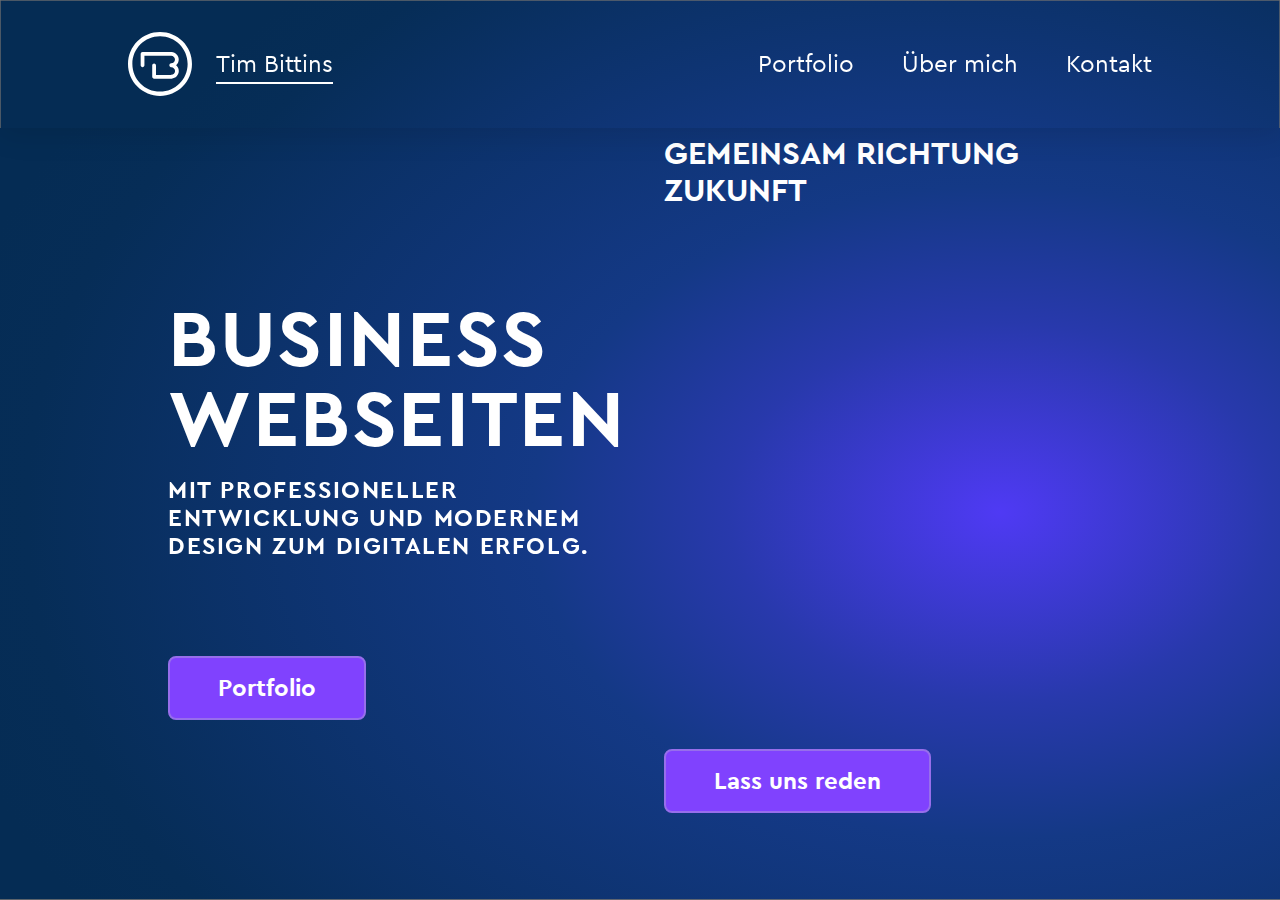
==== commit 6f6d93ac: "frontpage test run" ====
--- a/public/index.html
+++ b/public/index.html
@@ -97,41 +97,27 @@
       </aside>
 
       <section class="page__content page__content--frontpage">
-          
-          <section class="content__section content__section--frontpage">
-            <img class="frontpage__logo" src="./img/TB_203_white.svg" alt="Tim Bittins Logo" loading="lazy" />
-          </section>
+     
           <article class="content__article content__article--frontpage">
             <section class="content__section content__section--frontpage">
               <h2 class="frontpage__h2">Gemeinsam Richtung Zukunft</h2>
               <div  class="frontpage__text--frage">
                 <p>
-                  Du willst Dein Unternehmen an den digitalen Markt bringen?
-                </p>
-              </div>
-              <div  class="frontpage__text--frage">
-                <p>
-                  Für Dein Business suchst Du nach einer modernen Webseite oder einem professionellen Online-Shop?
-                </p>
-              </div>
-              <div  class="frontpage__text--frage">
-                <p>
+                  Du willst Dein Unternehmen an den digitalen Markt bringen?<br><br>
+             
+                  Für Dein Business suchst Du nach einer modernen Webseite oder einem professionellen Online-Shop?<br><br>
+              
                   Brauchst Du Unterstützung bei der Entwicklung einer Marketing-Strategie?
-                </p>
-              </div>
-              <div  class="frontpage__text--antwort">
-                <p>
-                  Ich helfe Dir beim Aufbau Deiner Online-Präsenz und bei der Verbreitung Deiner Marke auf Deinen Socialmedia-Kanälen.
                 </p>
               </div>
                 <div class="button__container">
                   <div class="button__container--box">
                     <button
                       type="button"
-                      class="button__regular button__regular--frontpage"
+                      class="button__regular"
                       onclick="document.location='./pages/kontakt.html'"
                     >
-                      Lass uns reden! 
+                      Lass uns reden
                     </button>
                   </div>
                 </div>
--- a/public/style/css/main.css
+++ b/public/style/css/main.css
@@ -466,11 +466,13 @@
   }
 }
 
-[data-tooltip]:hover:after {
+[data-tooltip]:hover:after,
+[data-tooltip]:focus:after {
   display: none;
 }
 @media (min-width: 56.25em) and (orientation: landscape) {
-  [data-tooltip]:hover:after {
+  [data-tooltip]:hover:after,
+[data-tooltip]:focus:after {
     display: block;
     transform: translate(-50%, 140%) scale(1);
   }
@@ -510,11 +512,12 @@
   .socialmedia__link {
     transition: transform 300ms ease-in-out, box-shadow 300ms ease-in-out;
   }
-  .socialmedia__link:hover {
+  .socialmedia__link:hover, .socialmedia__link:focus {
     transition: transform 300ms ease-in-out, box-shadow 300ms ease-in-out;
     transform: translate(-5%, -10%) scale(1.1);
     border-radius: 1rem;
     box-shadow: 0.5rem 1rem 2rem 0.05rem rgba(8, 7, 8, 0.438);
+    outline: none;
   }
   .socialmedia__link p {
     display: none;
@@ -1053,7 +1056,6 @@
   position: relative;
   width: 100%;
   margin: 0 auto;
-  background-color: rgba(0, 128, 0, 0.398);
 }
 @media (min-width: 56.25em) and (orientation: landscape) {
   main {
@@ -1132,6 +1134,7 @@
   .page__content {
     grid-column: 2/3;
     min-height: calc(100vh - 8rem);
+    padding: 2.3rem calc(var(--button-position) * 2);
   }
 }
 
@@ -1168,7 +1171,8 @@
 }
 
 .content__article {
-  width: 80%;
+  width: 100%;
+  margin-bottom: 3rem;
   padding: 2.3rem var(--button-position);
   background: rgba(7, 8, 8, 0.5);
   box-shadow: 0 4px 30px rgba(0, 0, 0, 0.1);
@@ -1253,64 +1257,35 @@
   }
 }
 
-.page__content--frontpage {
-  width: 100%;
-}
-.page__content--frontpage .frontpage__logo {
-  width: 20rem;
-  display: none;
-}
-@media (min-width: 56.25em) and (orientation: landscape) {
-  .page__content--frontpage img {
-    width: 30rem;
+@media (min-width: 56.25em) and (orientation: landscape) {
+  .page__content--frontpage {
+    padding: 0 calc(var(--button-position) * 3.4) 0 var(--button-position);
   }
 }
 
 .content__article--frontpage {
+  padding: 0;
   background-color: transparent;
   box-shadow: none;
-}
-
-.frontpage__text--frage p,
-.frontpage__text--antwort p {
-  font-family: var(--ff-h);
-  color: var(--clr-cta-2);
-  margin: 0;
-  padding: 0.75rem 1.2rem;
-  background-color: var(--clr-cta-1);
-  transform: translateX(-101%);
-  -webkit-animation: movetext 500ms 1900ms forwards;
-          animation: movetext 500ms 1900ms forwards;
-}
-
-@-webkit-keyframes movetext {
-  0% {
-    transform: translateX(-101%);
-  }
-  100% {
-    transform: translateX(0%);
-  }
-}
-
-@keyframes movetext {
-  0% {
-    transform: translateX(-101%);
-  }
-  100% {
-    transform: translateX(0%);
-  }
-}
-.frontpage__text--antwort p {
-  color: var(--clr-cta-1);
-}
-
-.frontpage__text--frage,
-.frontpage__text--antwort {
+  -webkit-backdrop-filter: none;
+          backdrop-filter: none;
+}
+@media (min-width: 56.25em) and (orientation: landscape) {
+  .content__article--frontpage {
+    padding: 0 0 0 10rem;
+  }
+}
+
+.frontpage__h2 {
+  font-size: var(--fs-h3);
+  -webkit-animation: h1-slide 750ms ease;
+          animation: h1-slide 750ms ease;
+}
+
+.frontpage__text--frage {
   position: relative;
   left: 0;
-  margin-top: 2rem;
-  font-family: var(--ff-h);
-  color: var(--clr-cta-2);
+  margin: 2rem 0;
   border-color: var(--clr-cta-2);
   border-left-style: solid;
   border-width: 0.5rem;
@@ -1320,6 +1295,34 @@
           animation: openframe 500ms 1400ms forwards;
 }
 
+.frontpage__text--frage p {
+  margin: 0;
+  padding: 1.5rem 1.2rem;
+  font-family: var(--ff-h);
+  color: var(--clr-cta-2);
+  background-color: var(--clr-cta-1);
+  transform: translateX(-101%);
+  -webkit-animation: movetext 500ms 1900ms forwards;
+          animation: movetext 500ms 1900ms forwards;
+}
+
+@-webkit-keyframes movetext {
+  0% {
+    transform: translateX(-101%);
+  }
+  100% {
+    transform: translateX(0%);
+  }
+}
+
+@keyframes movetext {
+  0% {
+    transform: translateX(-101%);
+  }
+  100% {
+    transform: translateX(0%);
+  }
+}
 @-webkit-keyframes openframe {
   0% {
     transform: scaleY(0);
@@ -1328,7 +1331,6 @@
     transform: scaleY(1);
   }
 }
-
 @keyframes openframe {
   0% {
     transform: scaleY(0);
@@ -1337,12 +1339,6 @@
     transform: scaleY(1);
   }
 }
-.frontpage__text--antwort {
-  color: var(--clr-contrast);
-  border-color: var(--clr-contrast);
-  background-color: white;
-}
-
 .project__logo--box {
   width: 85%;
   aspect-ratio: 16/9;
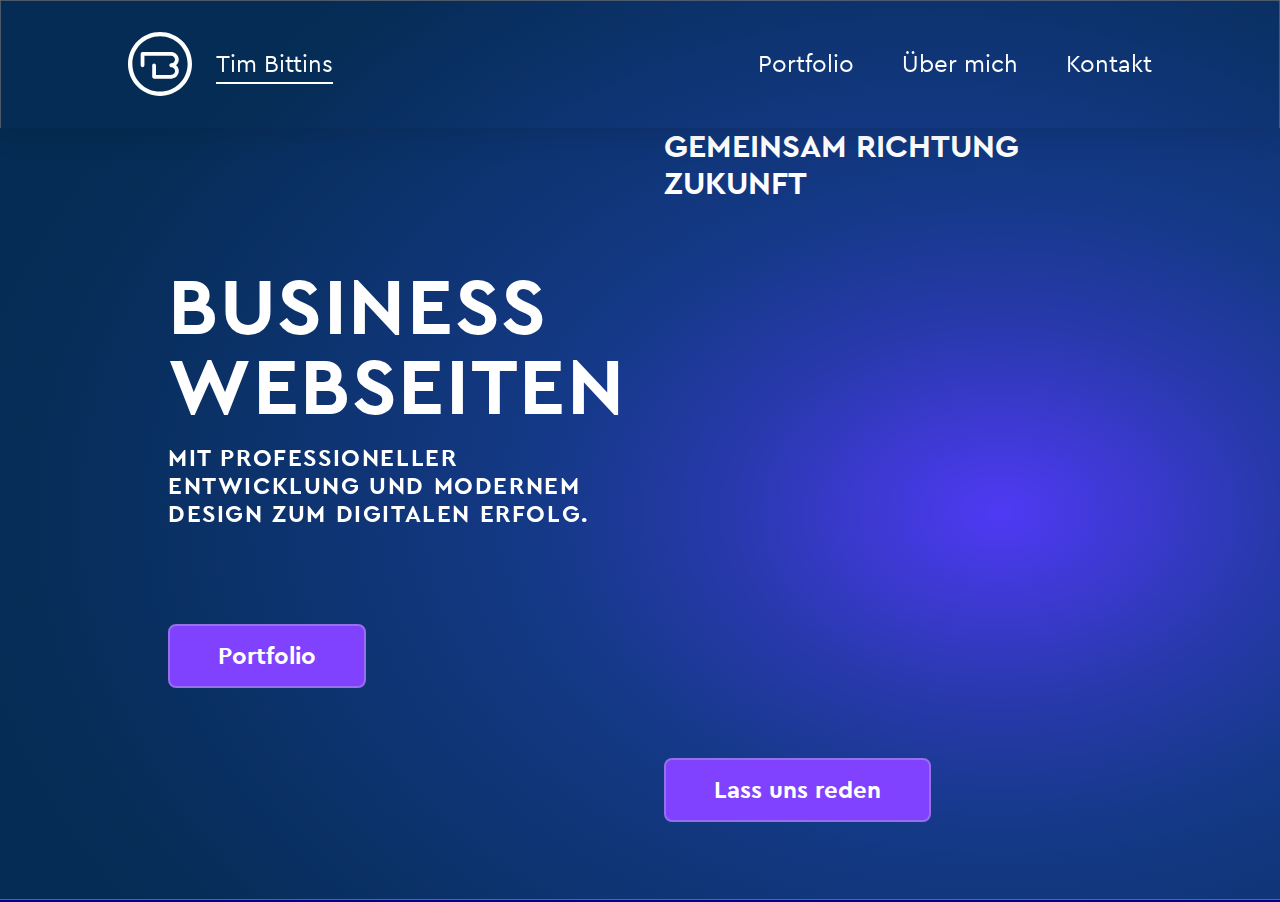
==== commit 5ebd8b9f: "adjusted css animation" ====
--- a/public/index.html
+++ b/public/index.html
@@ -100,7 +100,9 @@
      
           <article class="content__article content__article--frontpage">
             <section class="content__section content__section--frontpage">
-              <h2 class="frontpage__h2">Gemeinsam Richtung Zukunft</h2>
+              <div class="frontpage__h2--box">
+                <h2 class="frontpage__h2--text">Gemeinsam Richtung Zukunft</h2>
+              </div>
               <div  class="frontpage__text--frage">
                 <p>
                   Du willst Dein Unternehmen an den digitalen Markt bringen?<br><br>
@@ -114,7 +116,7 @@
                   <div class="button__container--box">
                     <button
                       type="button"
-                      class="button__regular"
+                      class="button__regular button__regular--cta"
                       onclick="document.location='./pages/kontakt.html'"
                     >
                       Lass uns reden
--- a/public/style/css/main.css
+++ b/public/style/css/main.css
@@ -254,6 +254,22 @@
     transform: translateX(0%);
   }
 }
+@-webkit-keyframes h2-slide {
+  0% {
+    transform: translateY(200%);
+  }
+  100% {
+    transform: translateY(0%);
+  }
+}
+@keyframes h2-slide {
+  0% {
+    transform: translateY(200%);
+  }
+  100% {
+    transform: translateY(0%);
+  }
+}
 :root {
   --button-size: 3.5rem;
   --button-radius: .5rem;
@@ -285,8 +301,8 @@
   border: 2px solid #976eeb;
   border-radius: var(--button-radius);
   transition: background-color 100ms ease-in-out, border 200ms ease-in-out, box-shadow 200ms ease-in-out;
-  -webkit-animation: button-slide 750ms ease-in-out;
-          animation: button-slide 750ms ease-in-out;
+  -webkit-animation: button-slide 750ms ease;
+          animation: button-slide 750ms ease;
 }
 .button__regular h2, .button__totop--slider h2, .button__submit h2 {
   margin: 0;
@@ -405,10 +421,7 @@
 
 @-webkit-keyframes button-slide {
   0% {
-    transform: translateY(150%);
-  }
-  50% {
-    transform: translateY(150%);
+    transform: translateY(250%);
   }
   100% {
     transform: translateY(0%);
@@ -417,10 +430,7 @@
 
 @keyframes button-slide {
   0% {
-    transform: translateY(150%);
-  }
-  50% {
-    transform: translateY(150%);
+    transform: translateY(250%);
   }
   100% {
     transform: translateY(0%);
@@ -1056,6 +1066,8 @@
   position: relative;
   width: 100%;
   margin: 0 auto;
+  -webkit-animation: fade-in 500ms ease-in;
+          animation: fade-in 500ms ease-in;
 }
 @media (min-width: 56.25em) and (orientation: landscape) {
   main {
@@ -1253,7 +1265,7 @@
     font-size: var(--fs-h4);
   }
   .page__info--frontpage .button__regular--frontpage {
-    margin-top: 6rem;
+    margin: 6rem 0;
   }
 }
 
@@ -1264,7 +1276,6 @@
 }
 
 .content__article--frontpage {
-  padding: 0;
   background-color: transparent;
   box-shadow: none;
   -webkit-backdrop-filter: none;
@@ -1276,34 +1287,35 @@
   }
 }
 
-.frontpage__h2 {
+.frontpage__h2--box {
+  overflow: hidden;
+}
+.frontpage__h2--box .frontpage__h2--text {
   font-size: var(--fs-h3);
-  -webkit-animation: h1-slide 750ms ease;
-          animation: h1-slide 750ms ease;
+  -webkit-animation: h2-slide 750ms ease;
+          animation: h2-slide 750ms ease;
 }
 
 .frontpage__text--frage {
   position: relative;
   left: 0;
-  margin: 2rem 0;
+  margin: 2rem 0 4rem;
   border-color: var(--clr-cta-2);
   border-left-style: solid;
   border-width: 0.5rem;
   overflow: hidden;
   transform: scaleY(0);
-  -webkit-animation: openframe 500ms 1400ms forwards;
-          animation: openframe 500ms 1400ms forwards;
+  -webkit-animation: openframe 650ms ease forwards;
+          animation: openframe 650ms ease forwards;
 }
 
 .frontpage__text--frage p {
   margin: 0;
-  padding: 1.5rem 1.2rem;
+  padding: 0 1.2rem;
   font-family: var(--ff-h);
-  color: var(--clr-cta-2);
-  background-color: var(--clr-cta-1);
   transform: translateX(-101%);
-  -webkit-animation: movetext 500ms 1900ms forwards;
-          animation: movetext 500ms 1900ms forwards;
+  -webkit-animation: movetext 500ms 1000ms forwards;
+          animation: movetext 500ms 1000ms forwards;
 }
 
 @-webkit-keyframes movetext {
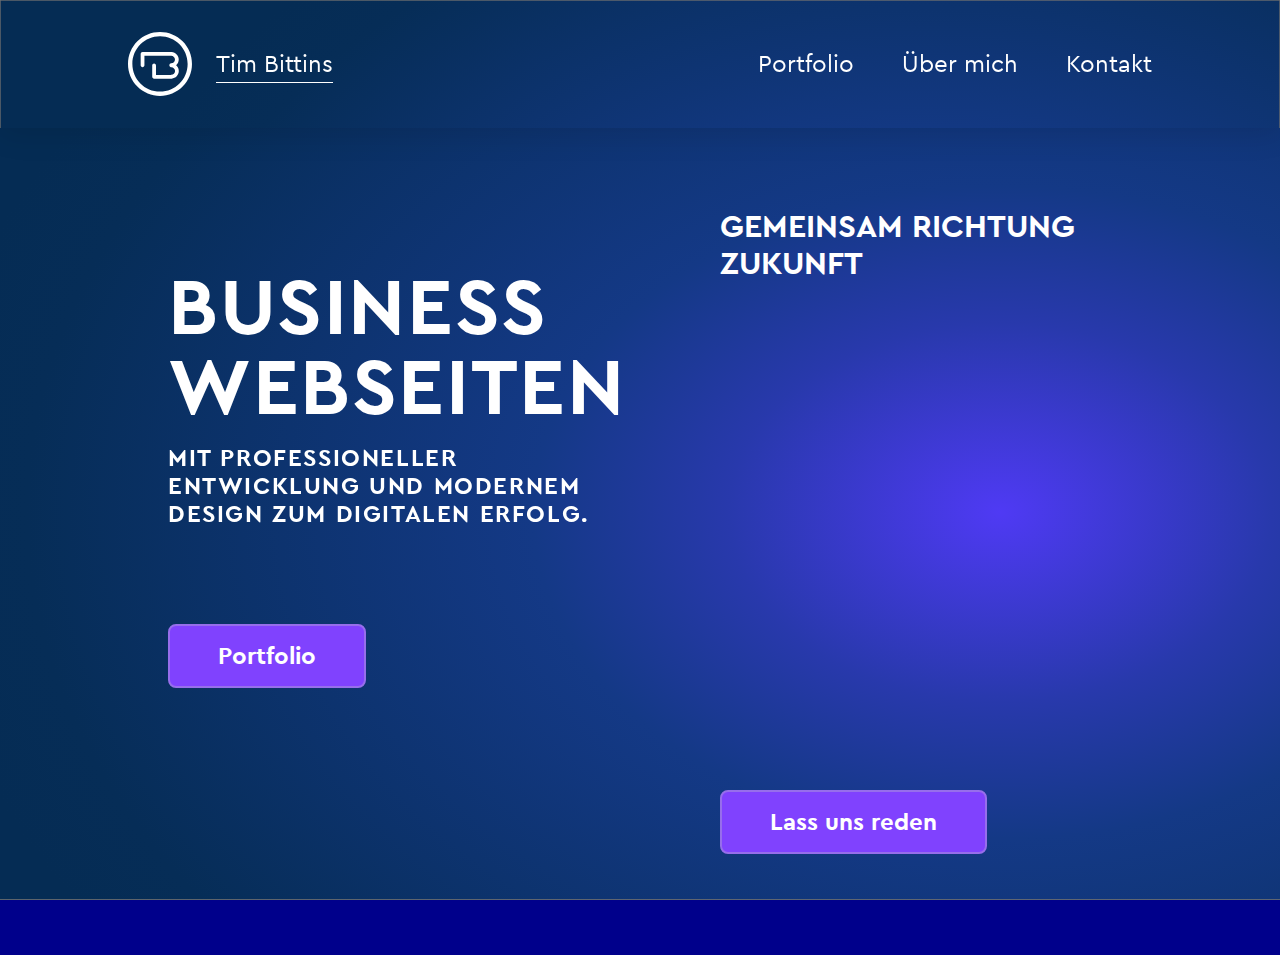
==== commit 73a933be: "added picture tag to about me subpage" ====
--- a/public/index.html
+++ b/public/index.html
@@ -28,7 +28,7 @@
 
       <div class="menu__container">
         <nav class="menu__bar">
-          <a href="index.html">
+          <a class="brand__link" href="index.html">
             <section class="brand">
               <img
                 class="brand__img"
@@ -71,7 +71,7 @@
         <div class="keep__info">
           <div class="anima__box--h1">
             
-            <h1 data-name="Business Webseiten" class="page__info--h1">
+            <h1 data-name="Business Webseitenn" class="page__info--h1">
               <span class="display">Business Webseiten</span> mit
               professioneller Entwicklung und modernem Design zum digitalen
               Erfolg.
--- a/public/style/css/main.css
+++ b/public/style/css/main.css
@@ -68,7 +68,7 @@
   --clr-dark: #1d1d1d;
   --clr-black: #000;
   --clr-cta-1: rgb(2, 30, 58);
-  --clr-cta-2: skyblue;
+  --clr-cta-2: rgb(181, 219, 235);
 }
 
 /* M E D I A    Q U E R I E S  */
@@ -159,29 +159,29 @@
   background-size: 15% 100%;
   background-repeat: no-repeat;
   background-clip: text;
-  background-position-x: -120%;
+  background-position-x: -20%;
   filter: blur(0.5rem);
   -webkit-background-clip: text;
   -webkit-text-fill-color: transparent;
-  -webkit-animation: shineit 2500ms 450ms ease;
-          animation: shineit 2500ms 450ms ease;
+  -webkit-animation: shineit 500ms 750ms ease-in-out;
+          animation: shineit 500ms 750ms ease-in-out;
 }
 
 @-webkit-keyframes shineit {
   0% {
-    background-position-x: -120%;
-  }
-  100% {
-    background-position-x: 200%;
+    background-position-x: -20%;
+  }
+  100% {
+    background-position-x: 100%;
   }
 }
 
 @keyframes shineit {
   0% {
-    background-position-x: -120%;
-  }
-  100% {
-    background-position-x: 200%;
+    background-position-x: -20%;
+  }
+  100% {
+    background-position-x: 100%;
   }
 }
 h2 {
@@ -329,11 +329,19 @@
   .button__regular:hover, .button__totop--slider:hover, .button__submit:hover, .button__regular:focus, .button__totop--slider:focus, .button__submit:focus {
     cursor: pointer;
     background-color: transparent;
-    outline: 4px solid var(--clr-contrast);
     box-shadow: 0 0 15px 10px var(--clr-contrast);
   }
   .button__regular:active, .button__totop--slider:active, .button__submit:active {
     background-color: var(--clr-contrast);
+  }
+}
+
+.button__regular--cta {
+  margin: 0;
+}
+@media (min-width: 56.25em) and (orientation: landscape) {
+  .button__regular--cta {
+    margin: 1rem 0;
   }
 }
 
@@ -795,6 +803,13 @@
 }
 .brand .brand__name {
   margin: 0;
+  font-family: var(--ff-h);
+}
+@media (min-width: 43.75em) {
+  .brand .brand__name {
+    font-size: var(--fs-h2);
+    margin-left: 1rem;
+  }
 }
 @media (min-width: 56.25em) and (orientation: landscape) {
   .brand {
@@ -813,6 +828,8 @@
     display: block;
     padding: 0.1rem 0;
     margin: 0;
+    font-family: var(--ff-p);
+    font-size: var(--fs-p);
     overflow: hidden;
   }
 }
@@ -981,7 +998,11 @@
   }
 }
 
-.brand:hover .menu__bar--line {
+.brand__link:focus {
+  outline: none;
+}
+
+.brand__link:focus .menu__bar--line {
   transform: translateX(0);
 }
 
@@ -1017,8 +1038,17 @@
   }
 }
 
-.menu__link--active .menu__bar--line {
-  transform: translateX(0);
+.menu__bar--item .menu__link--active,
+.brand .menu__link--active {
+  color: var(--clr-cta-2);
+}
+@media (min-width: 56.25em) and (orientation: landscape) {
+  .menu__bar--item .menu__link--active,
+.brand .menu__link--active {
+    color: var(--clr-white);
+    border-bottom: 1px solid white;
+    padding-bottom: 0rem;
+  }
 }
 
 html {
@@ -1094,7 +1124,7 @@
 }
 @media (min-width: 43.75em) {
   .page__info {
-    padding: 10rem calc(var(--button-position) * 2);
+    padding: 10rem calc(var(--button-position) * 2) 0;
   }
 }
 @media (min-width: 56.25em) and (orientation: landscape) {
@@ -1271,7 +1301,7 @@
 
 @media (min-width: 56.25em) and (orientation: landscape) {
   .page__content--frontpage {
-    padding: 0 calc(var(--button-position) * 3.4) 0 var(--button-position);
+    padding-top: 5rem;
   }
 }
 
@@ -1290,32 +1320,50 @@
 .frontpage__h2--box {
   overflow: hidden;
 }
-.frontpage__h2--box .frontpage__h2--text {
+
+.frontpage__h2--text {
+  margin-bottom: 0;
   font-size: var(--fs-h3);
   -webkit-animation: h2-slide 750ms ease;
           animation: h2-slide 750ms ease;
+}
+@media (min-width: 43.75em) {
+  .frontpage__h2--text {
+    font-size: var(--fs-h2);
+  }
+}
+@media (min-width: 56.25em) and (orientation: landscape) {
+  .frontpage__h2--text {
+    font-size: var(--fs-h3);
+  }
 }
 
 .frontpage__text--frage {
   position: relative;
   left: 0;
   margin: 2rem 0 4rem;
-  border-color: var(--clr-cta-2);
-  border-left-style: solid;
-  border-width: 0.5rem;
   overflow: hidden;
   transform: scaleY(0);
   -webkit-animation: openframe 650ms ease forwards;
           animation: openframe 650ms ease forwards;
 }
+@media (min-width: 56.25em) and (orientation: landscape) {
+  .frontpage__text--frage {
+    border-left: 0.5rem solid var(--clr-white);
+  }
+}
 
 .frontpage__text--frage p {
   margin: 0;
-  padding: 0 1.2rem;
   font-family: var(--ff-h);
   transform: translateX(-101%);
-  -webkit-animation: movetext 500ms 1000ms forwards;
-          animation: movetext 500ms 1000ms forwards;
+  -webkit-animation: movetext 500ms 750ms forwards;
+          animation: movetext 500ms 750ms forwards;
+}
+@media (min-width: 56.25em) and (orientation: landscape) {
+  .frontpage__text--frage p {
+    padding: 0 1.2rem;
+  }
 }
 
 @-webkit-keyframes movetext {
@@ -1396,17 +1444,18 @@
 }
 @media (min-width: 56.25em) and (orientation: landscape) {
   .vision__tim--box {
-    margin: 0 0 3rem;
-  }
-}
-
-.vision__tim--img {
+    aspect-ratio: 16/4;
+    margin: 0 0 1.5rem;
+  }
+}
+
+.vision__tim--img img {
   position: relative;
   left: -1.5rem;
   height: 10rem;
 }
 @media (min-width: 43.75em) {
-  .vision__tim--img {
+  .vision__tim--img img {
     width: 100%;
     left: 0;
     height: auto;
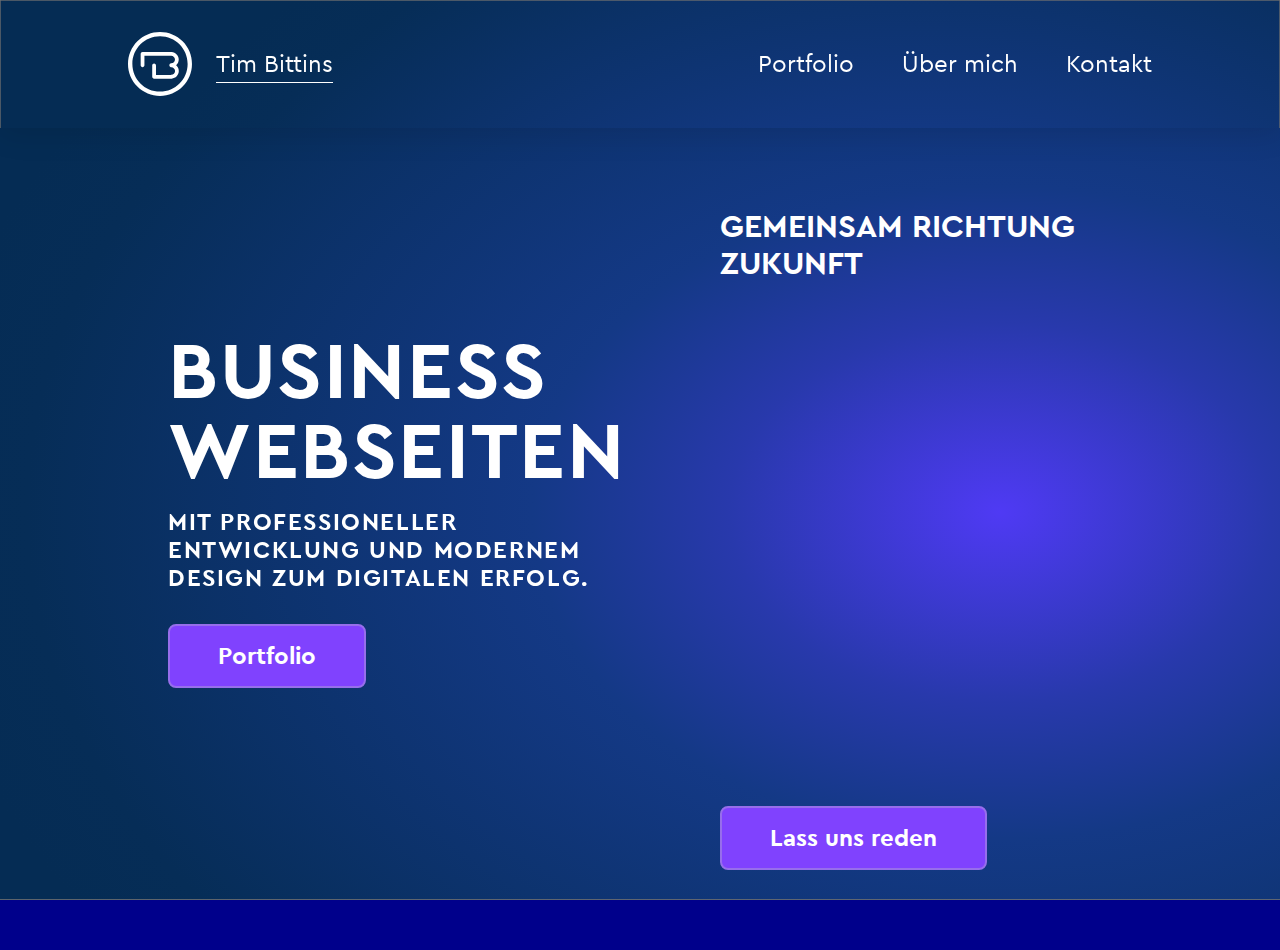
==== commit 49f397d1: "js setup" ====
--- a/public/index.html
+++ b/public/index.html
@@ -10,7 +10,7 @@
       content="Webseiten und Online-Shops für Ihr Unternehmen mit klarer Gestaltung und benutzerfreundlicher Funktionalität. 
     Wir bringen Ihre Online-Präsenz nach vorn."
     />
-    <link rel="stylesheet" href="./style/css/main.css" />
+    <link rel="stylesheet" type="text/css" href="./style/css/main.css" title="Main_Layout" />
     <link rel="icon" type="image/svg+xml" href="./img/TB_favicon_01.svg" />
   </head>
 
@@ -79,13 +79,11 @@
           </div>
           <div class="button__container">
             <div class="button__container--box">
-              <button
-                type="button"
-                class="button__regular button__regular--frontpage"
-                onclick="document.location='./pages/portfolio.html'"
-              >
-                Portfolio
-              </button>
+              
+              
+              <a class="button__regular button__regular--frontpage" href="./pages/portfolio.html">
+                  Portfolio
+                </a>
             </div>
           </div>
           <div class="arrows__direction">
@@ -114,13 +112,9 @@
               </div>
                 <div class="button__container">
                   <div class="button__container--box">
-                    <button
-                      type="button"
-                      class="button__regular button__regular--cta"
-                      onclick="document.location='./pages/kontakt.html'"
-                    >
-                      Lass uns reden
-                    </button>
+                    <a class="button__regular button__regular--frontpage" href="./pages/kontakt.html">
+                        Lass uns reden
+                    </a>
                   </div>
                 </div>
             </section>
--- a/public/style/css/main.css
+++ b/public/style/css/main.css
@@ -104,7 +104,8 @@
   --ff-display: cerablack, arial, sans-serif;
   --ff-h: cerabold, arial, sans-serif;
   --fs-s: min(max(1rem, 3vw), 1.2rem);
-  --fs-p: 1.5rem;
+  --fs-p: min(max(1.125rem, 3vw), 1.5rem);
+  --fs-xl:1.5rem;
   --fs-display: min(max(3.2rem, 10vw), 5rem);
   --fs-h1: min(max(3rem, 7.5vw), 4.5rem);
   --fs-h2: min(max(1.8rem, 4.5vw), 2.8rem);
@@ -128,8 +129,7 @@
 }
 
 h1,
-h2,
-h3 {
+h2 {
   font-family: var(--ff-h);
   text-transform: uppercase;
 }
@@ -224,6 +224,7 @@
 
 /* SPECIAL */
 blockquote {
+  margin-bottom: 1.5rem;
   font-size: var(--fs-p);
   font-style: italic;
 }
@@ -288,50 +289,78 @@
   }
 }
 
-.button__regular, .button__totop--slider, .button__submit {
-  display: block;
+a.button__regular:link,
+.button__regular,
+.button__totop--slider,
+.button__submit {
+  display: inline-flex;
+  justify-content: center;
+  align-items: center;
   width: 100%;
   height: var(--button-size);
   margin: 4vh auto 0;
   padding: 0rem 2rem;
   font-family: var(--ff-h);
   font-size: var(--fs-p);
+  text-align: center;
   color: var(--clr-white);
   background-color: var(--clr-contrast);
   border: 2px solid #976eeb;
   border-radius: var(--button-radius);
+  outline: none;
   transition: background-color 100ms ease-in-out, border 200ms ease-in-out, box-shadow 200ms ease-in-out;
   -webkit-animation: button-slide 750ms ease;
           animation: button-slide 750ms ease;
 }
-.button__regular h2, .button__totop--slider h2, .button__submit h2 {
+a.button__regular:link h2,
+.button__regular h2,
+.button__totop--slider h2,
+.button__submit h2 {
   margin: 0;
   font-size: var(--fs-p);
   text-transform: none;
 }
 @media (min-width: 43.75em) {
-  .button__regular, .button__totop--slider, .button__submit {
+  a.button__regular:link,
+.button__regular,
+.button__totop--slider,
+.button__submit {
     width: auto;
     margin: 4rem auto 0;
     padding: 0rem 3rem;
     font-family: var(--ff-h);
     font-size: calc(var(--fs-p) + 0.5rem);
   }
-  .button__regular h2, .button__totop--slider h2, .button__submit h2 {
+  a.button__regular:link h2,
+.button__regular h2,
+.button__totop--slider h2,
+.button__submit h2 {
     font-size: calc(var(--fs-p) + 0.5rem);
   }
 }
 @media (min-width: 56.25em) and (orientation: landscape) {
-  .button__regular, .button__totop--slider, .button__submit {
+  a.button__regular:link,
+.button__regular,
+.button__totop--slider,
+.button__submit {
     margin: 2rem 0;
     font-size: var(--fs-p);
   }
-  .button__regular:hover, .button__totop--slider:hover, .button__submit:hover, .button__regular:focus, .button__totop--slider:focus, .button__submit:focus {
+  a.button__regular:link:hover, a.button__regular:link:focus,
+.button__regular:hover,
+.button__totop--slider:hover,
+.button__submit:hover,
+.button__regular:focus,
+.button__totop--slider:focus,
+.button__submit:focus {
     cursor: pointer;
     background-color: transparent;
     box-shadow: 0 0 15px 10px var(--clr-contrast);
   }
-  .button__regular:active, .button__totop--slider:active, .button__submit:active {
+  a.button__regular:link:active,
+.button__regular:active,
+.button__totop--slider:active,
+.button__submit:active {
     background-color: var(--clr-contrast);
   }
 }
@@ -361,13 +390,15 @@
 }
 
 @media (min-width: 43.75em) {
-  .button__regular--setwidth {
+  a.button__regular--setwidth:link,
+.button__regular--setwidth {
     width: 20rem;
     padding: 0;
   }
 }
 
 .button__totop--slider {
+  display: none;
   position: fixed;
   bottom: var(--button-position);
   right: var(--button-position);
@@ -829,7 +860,7 @@
     padding: 0.1rem 0;
     margin: 0;
     font-family: var(--ff-p);
-    font-size: var(--fs-p);
+    font-size: var(--fs-xl);
     overflow: hidden;
   }
 }
@@ -973,7 +1004,7 @@
     width: 100%;
     padding: 0.2rem 0;
     font-family: cera;
-    font-size: var(--fs-p);
+    font-size: var(--fs-xl);
     overflow: hidden;
   }
 }
@@ -1176,7 +1207,7 @@
   .page__content {
     grid-column: 2/3;
     min-height: calc(100vh - 8rem);
-    padding: 2.3rem calc(var(--button-position) * 2);
+    padding: 0 calc(var(--button-position) * 2);
   }
 }
 
@@ -1233,16 +1264,6 @@
   }
 }
 
-details {
-  margin: 2rem 0;
-  background-color: var(--clr-prime);
-  border: 0.2rem solid var(--clr-second);
-}
-details summary {
-  padding: 1rem;
-  background-color: var(--clr-second);
-}
-
 .list__standard {
   margin-bottom: 2rem;
   padding: 0 1rem;
@@ -1276,6 +1297,24 @@
   .tool__container .logo__icon {
     width: calc(var(--button-size) - 1rem);
   }
+}
+
+@media (min-width: 56.25em) and (orientation: landscape) {
+  .content__article--func {
+    display: flex;
+    width: 100%;
+    height: 50rem;
+    padding: 0;
+    overflow: hidden;
+  }
+}
+.content__article--func .content__section {
+  flex-basis: 1000px;
+  display: block;
+  min-width: 100%;
+  width: 100%;
+  height: 500px;
+  overflow: hidden;
 }
 
 .page__info--frontpage .page__info--h1 {
@@ -1401,8 +1440,8 @@
 }
 .project__logo--box {
   width: 85%;
-  aspect-ratio: 16/9;
-  margin: 0 auto 2rem;
+  aspect-ratio: 16/8;
+  margin: 0 auto;
 }
 
 .project__logo--img {
@@ -1429,6 +1468,8 @@
 .project__image {
   width: 100%;
   height: auto;
+}
+.project__image:not(:last-child) {
   margin-bottom: 4rem;
 }
 
